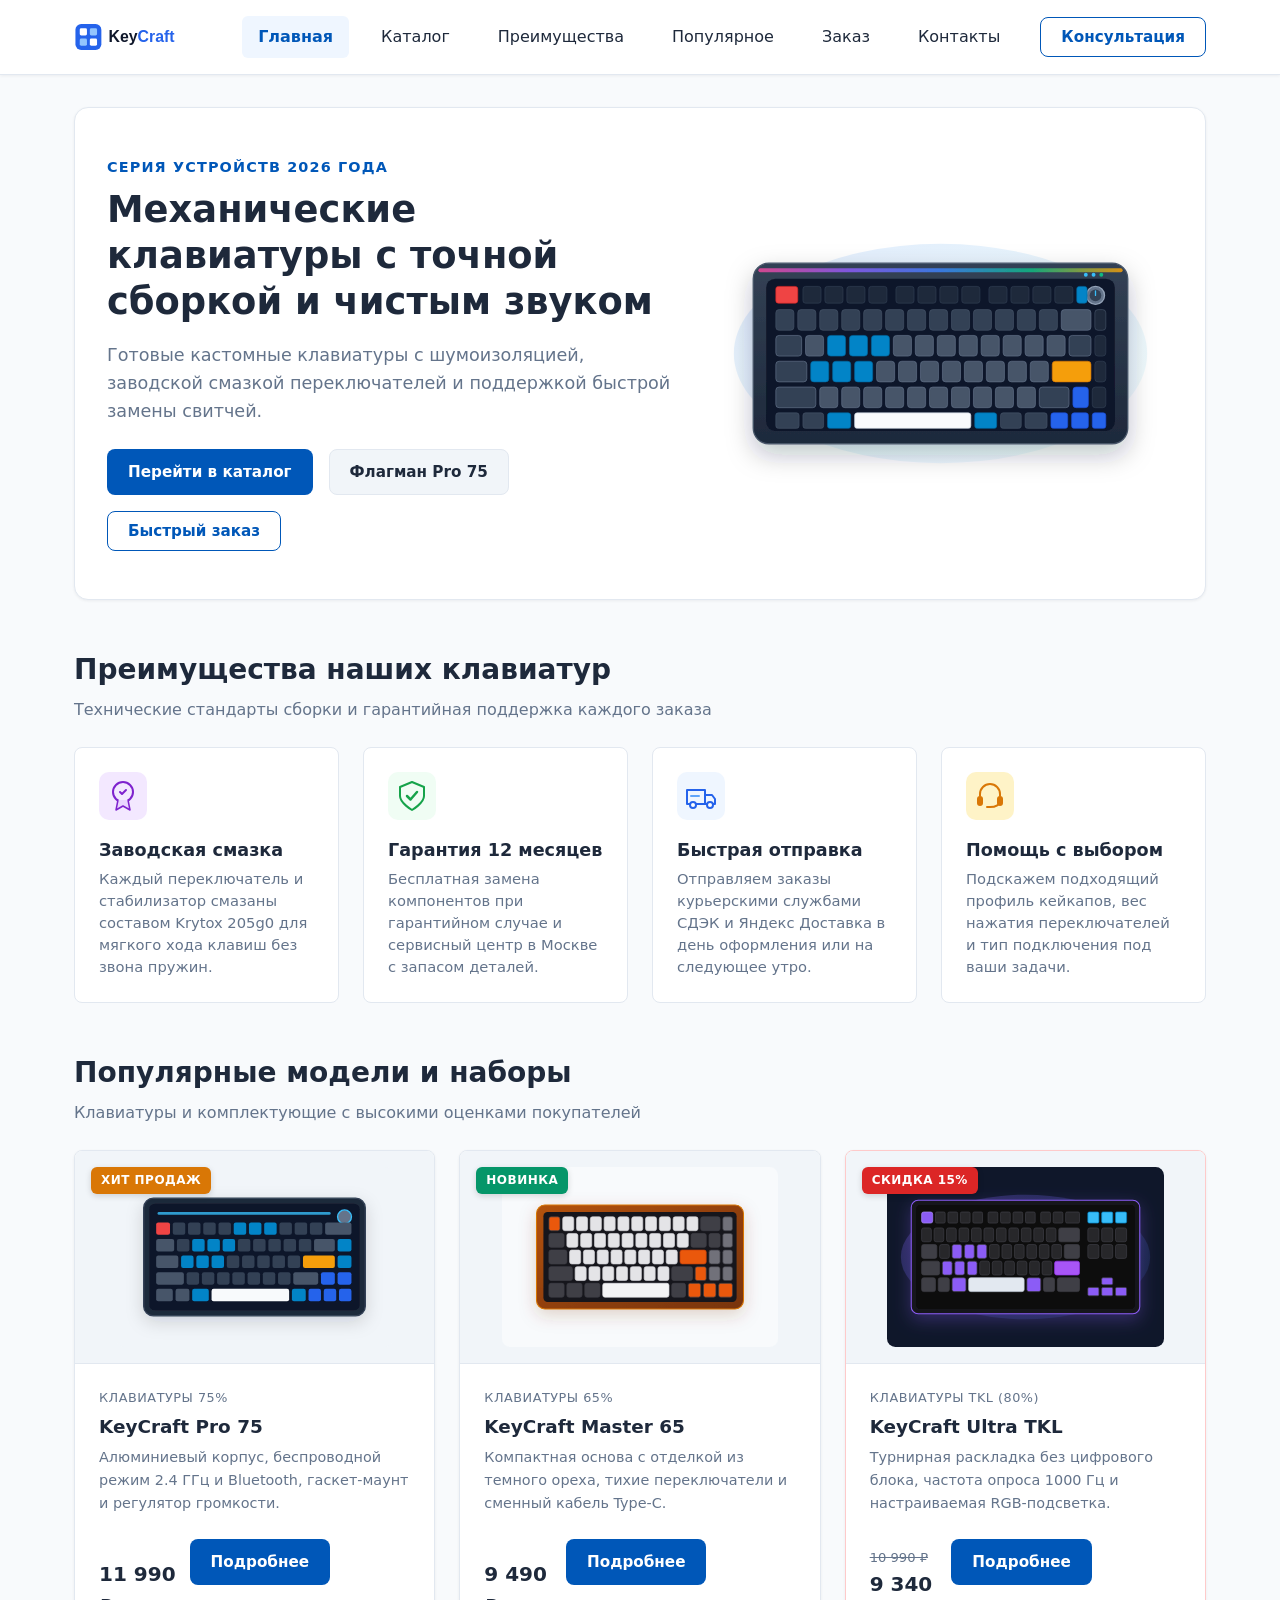
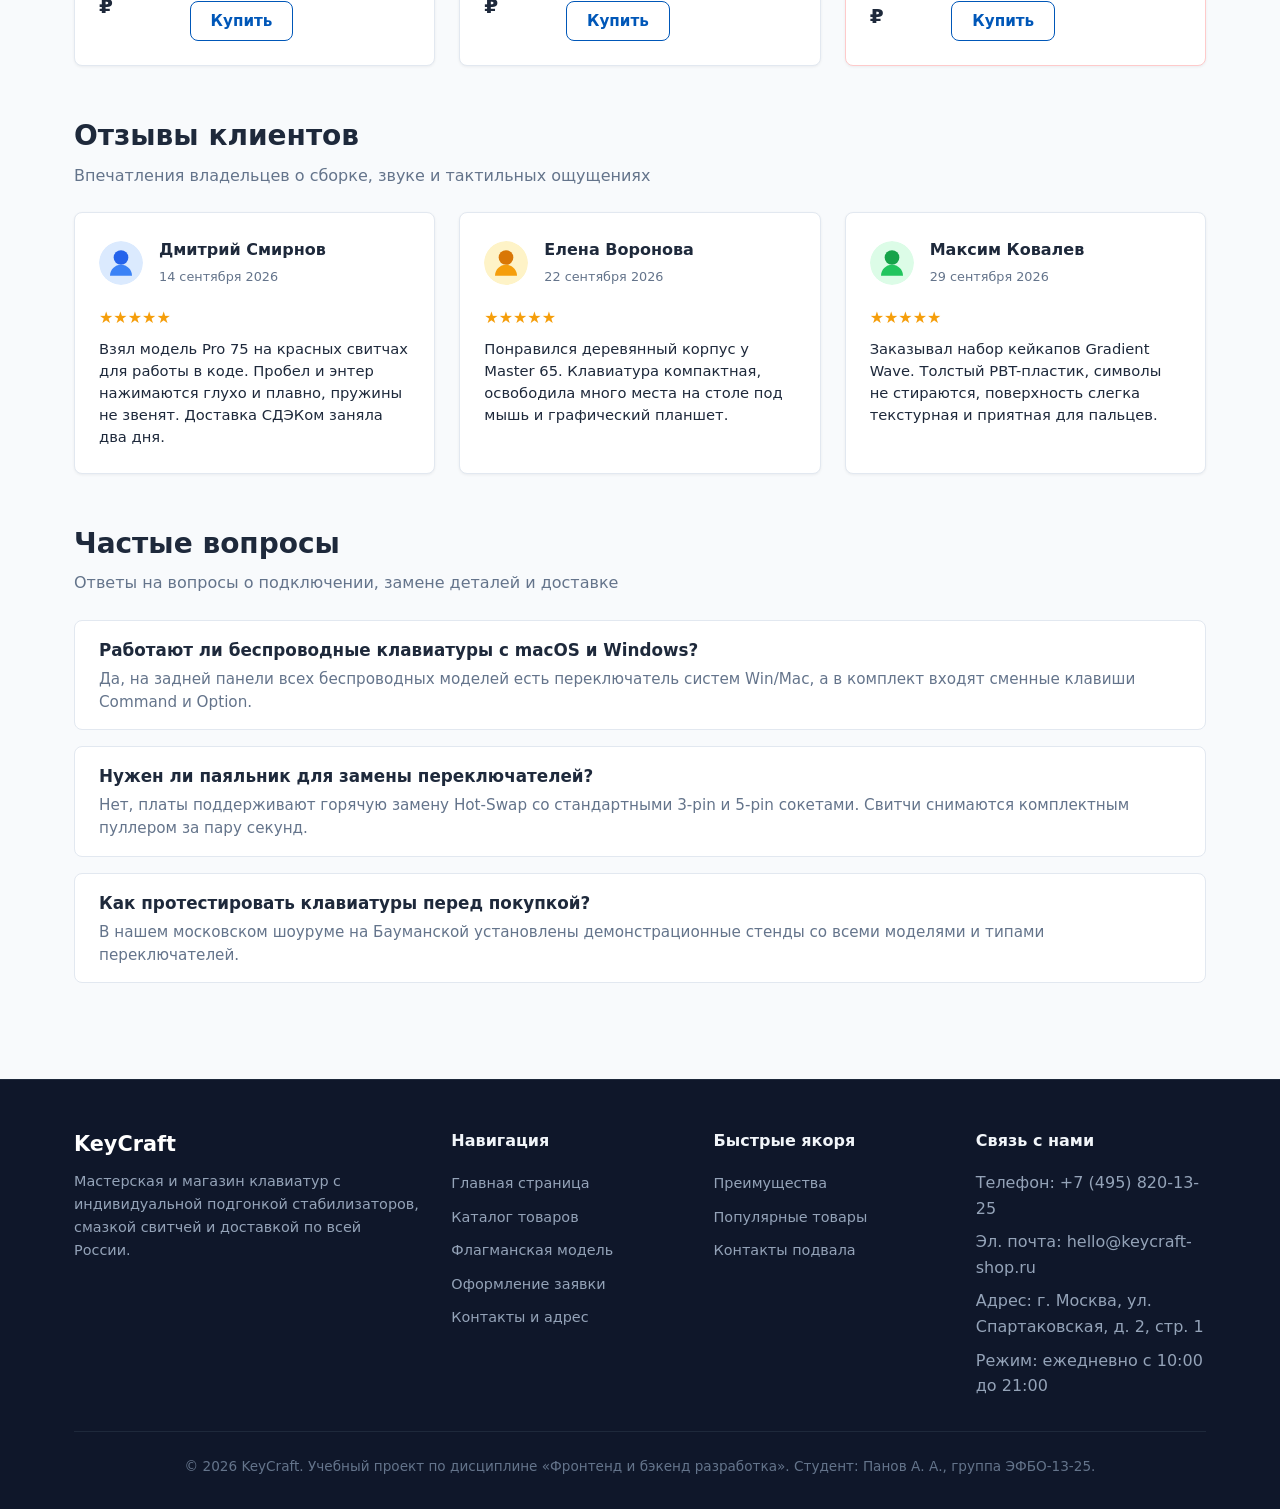
==== index.html @ f58f496f "feat: initial commit of kr1 multi-page shop project" ====
<!DOCTYPE html>
<html lang="ru">
<head>
  <meta charset="UTF-8">
  <meta name="viewport" content="width=device-width, initial-scale=1.0">
  <title>KeyCraft: интернет-магазин механических клавиатур и аксессуаров</title>
  <meta name="description" content="Механические клавиатуры для работы и игр: модели 65%, 75% и TKL, тихие линейные свитчи, PBT-кейкапы и быстрая доставка.">
  <link rel="stylesheet" href="css/style.css">
</head>
<body>
  <!-- Ссылка для быстрого перехода к содержимому (доступность) -->
  <a href="#main-content" class="skip-link">Перейти к основному содержимому</a>

  <!-- Шапка сайта (Семантика: header, nav) -->
  <header class="site-header">
    <div class="container site-header__inner">
      <div class="site-header__brand">
        <a href="index.html" class="site-header__logo" aria-label="KeyCraft на главную">
          <img src="images/logo.svg" alt="Логотип KeyCraft" class="site-header__logo-img">
        </a>
      </div>

      <nav class="site-nav" aria-label="Основное меню">
        <ul class="site-nav__list">
          <li class="site-nav__item">
            <a href="index.html" class="site-nav__link site-nav__link--active" aria-current="page">Главная</a>
          </li>
          <li class="site-nav__item">
            <a href="catalog.html" class="site-nav__link">Каталог</a>
          </li>
          <li class="site-nav__item">
            <a href="index.html#advantages" class="site-nav__link">Преимущества</a>
          </li>
          <li class="site-nav__item">
            <a href="index.html#popular" class="site-nav__link">Популярное</a>
          </li>
          <li class="site-nav__item">
            <a href="order.html" class="site-nav__link">Заказ</a>
          </li>
          <li class="site-nav__item">
            <a href="contacts.html" class="site-nav__link">Контакты</a>
          </li>
        </ul>
      </nav>

      <div class="site-header__actions">
        <button type="button" class="button button--outline" data-open-modal="quick-order">Консультация</button>
      </div>
    </div>
  </header>

  <!-- Единственный тег main на странице -->
  <main id="main-content" class="site-main">
    <div class="container">

      <!-- Hero-блок (CSS Grid) -->
      <section class="hero" aria-labelledby="hero-title">
        <div class="hero__inner">
          <div class="hero__content">
            <p class="hero__subtitle">Серия устройств 2026 года</p>
            <h1 id="hero-title" class="hero__title">Механические клавиатуры с точной сборкой и чистым звуком</h1>
            <p class="hero__description">
              Готовые кастомные клавиатуры с шумоизоляцией, заводской смазкой переключателей и поддержкой быстрой замены свитчей.
            </p>
            <div class="button-group hero__actions">
              <a href="catalog.html" class="button button--primary">Перейти в каталог</a>
              <a href="product.html" class="button button--secondary">Флагман Pro 75</a>
              <button type="button" class="button button--outline" data-open-modal="quick-order">Быстрый заказ</button>
            </div>
          </div>
          <div class="hero__image-wrapper">
            <img src="images/hero-keyboard.svg" alt="Кастомная механическая клавиатура KeyCraft Pro 75 с RGB-подсветкой" class="hero__image">
          </div>
        </div>
      </section>

      <!-- Блок преимуществ с якорным id="advantages" -->
      <section id="advantages" class="section" aria-labelledby="advantages-title">
        <div class="section__header">
          <h2 id="advantages-title" class="section__title">Преимущества наших клавиатур</h2>
          <p class="section__description">Технические стандарты сборки и гарантийная поддержка каждого заказа</p>
        </div>

        <div class="features-grid">
          <article class="feature-card">
            <img src="images/icon-quality.svg" alt="" class="feature-card__icon" aria-hidden="true">
            <h3 class="feature-card__title">Заводская смазка</h3>
            <p class="feature-card__description">
              Каждый переключатель и стабилизатор смазаны составом Krytox 205g0 для мягкого хода клавиш без звона пружин.
            </p>
          </article>

          <article class="feature-card">
            <img src="images/icon-warranty.svg" alt="" class="feature-card__icon" aria-hidden="true">
            <h3 class="feature-card__title">Гарантия 12 месяцев</h3>
            <p class="feature-card__description">
              Бесплатная замена компонентов при гарантийном случае и сервисный центр в Москве с запасом деталей.
            </p>
          </article>

          <article class="feature-card">
            <img src="images/icon-delivery.svg" alt="" class="feature-card__icon" aria-hidden="true">
            <h3 class="feature-card__title">Быстрая отправка</h3>
            <p class="feature-card__description">
              Отправляем заказы курьерскими службами СДЭК и Яндекс Доставка в день оформления или на следующее утро.
            </p>
          </article>

          <article class="feature-card">
            <img src="images/icon-support.svg" alt="" class="feature-card__icon" aria-hidden="true">
            <h3 class="feature-card__title">Помощь с выбором</h3>
            <p class="feature-card__description">
              Подскажем подходящий профиль кейкапов, вес нажатия переключателей и тип подключения под ваши задачи.
            </p>
          </article>
        </div>
      </section>

      <!-- Блок популярных товаров с якорным id="popular" (article, Flex/Grid, BEM) -->
      <section id="popular" class="section" aria-labelledby="popular-title">
        <div class="section__header">
          <h2 id="popular-title" class="section__title">Популярные модели и наборы</h2>
          <p class="section__description">Клавиатуры и комплектующие с высокими оценками покупателей</p>
        </div>

        <div class="catalog-grid">
          <!-- Карточка 1 (Хит) -->
          <article class="product-card">
            <span class="product-card__badge product-card__badge--hit">Хит продаж</span>
            <div class="product-card__image-box">
              <img src="images/product-1.svg" alt="Клавиатура KeyCraft Pro 75" class="product-card__image">
            </div>
            <div class="product-card__body">
              <span class="product-card__category">Клавиатуры 75%</span>
              <h3 class="product-card__title">
                <a href="product.html">KeyCraft Pro 75</a>
              </h3>
              <p class="product-card__description">
                Алюминиевый корпус, беспроводной режим 2.4 ГГц и Bluetooth, гаскет-маунт и регулятор громкости.
              </p>
              <div class="product-card__footer">
                <div class="product-card__price-box">
                  <span class="product-card__price">11 990 ₽</span>
                </div>
                <div class="button-group">
                  <a href="product.html" class="button button--primary">Подробнее</a>
                  <button type="button" class="button button--outline" data-open-modal="quick-order" data-product="KeyCraft Pro 75">Купить</button>
                </div>
              </div>
            </div>
          </article>

          <!-- Карточка 2 (Новинка) -->
          <article class="product-card">
            <span class="product-card__badge product-card__badge--new">Новинка</span>
            <div class="product-card__image-box">
              <img src="images/product-2.svg" alt="Клавиатура KeyCraft Master 65" class="product-card__image">
            </div>
            <div class="product-card__body">
              <span class="product-card__category">Клавиатуры 65%</span>
              <h3 class="product-card__title">
                <a href="product.html">KeyCraft Master 65</a>
              </h3>
              <p class="product-card__description">
                Компактная основа с отделкой из темного ореха, тихие переключатели и сменный кабель Type-C.
              </p>
              <div class="product-card__footer">
                <div class="product-card__price-box">
                  <span class="product-card__price">9 490 ₽</span>
                </div>
                <div class="button-group">
                  <a href="product.html" class="button button--primary">Подробнее</a>
                  <button type="button" class="button button--outline" data-open-modal="quick-order" data-product="KeyCraft Master 65">Купить</button>
                </div>
              </div>
            </div>
          </article>

          <!-- Карточка 3 (Скидка) -->
          <article class="product-card product-card--discount">
            <span class="product-card__badge product-card__badge--discount">Скидка 15%</span>
            <div class="product-card__image-box">
              <img src="images/product-3.svg" alt="Клавиатура KeyCraft Ultra TKL" class="product-card__image">
            </div>
            <div class="product-card__body">
              <span class="product-card__category">Клавиатуры TKL (80%)</span>
              <h3 class="product-card__title">
                <a href="product.html">KeyCraft Ultra TKL</a>
              </h3>
              <p class="product-card__description">
                Турнирная раскладка без цифрового блока, частота опроса 1000 Гц и настраиваемая RGB-подсветка.
              </p>
              <div class="product-card__footer">
                <div class="product-card__price-box">
                  <span class="product-card__price-old">10 990 ₽</span>
                  <span class="product-card__price">9 340 ₽</span>
                </div>
                <div class="button-group">
                  <a href="product.html" class="button button--primary">Подробнее</a>
                  <button type="button" class="button button--outline" data-open-modal="quick-order" data-product="KeyCraft Ultra TKL">Купить</button>
                </div>
              </div>
            </div>
          </article>
        </div>
      </section>

      <!-- Блок отзывов (самостоятельная доработка) -->
      <section class="section" aria-labelledby="reviews-title">
        <div class="section__header">
          <h2 id="reviews-title" class="section__title">Отзывы клиентов</h2>
          <p class="section__description">Впечатления владельцев о сборке, звуке и тактильных ощущениях</p>
        </div>

        <div class="reviews-grid">
          <article class="review-card">
            <div class="review-card__header">
              <img src="images/avatar-1.svg" alt="Аватар Дмитрия" class="review-card__avatar">
              <div>
                <p class="review-card__author">Дмитрий Смирнов</p>
                <time class="review-card__date" datetime="2026-09-14">14 сентября 2026</time>
              </div>
            </div>
            <div class="review-card__rating" aria-label="Оценка 5 из 5">★★★★★</div>
            <p class="review-card__text">
              Взял модель Pro 75 на красных свитчах для работы в коде. Пробел и энтер нажимаются глухо и плавно, пружины не звенят. Доставка СДЭКом заняла два дня.
            </p>
          </article>

          <article class="review-card">
            <div class="review-card__header">
              <img src="images/avatar-2.svg" alt="Аватар Елены" class="review-card__avatar">
              <div>
                <p class="review-card__author">Елена Воронова</p>
                <time class="review-card__date" datetime="2026-09-22">22 сентября 2026</time>
              </div>
            </div>
            <div class="review-card__rating" aria-label="Оценка 5 из 5">★★★★★</div>
            <p class="review-card__text">
              Понравился деревянный корпус у Master 65. Клавиатура компактная, освободила много места на столе под мышь и графический планшет.
            </p>
          </article>

          <article class="review-card">
            <div class="review-card__header">
              <img src="images/avatar-3.svg" alt="Аватар Максима" class="review-card__avatar">
              <div>
                <p class="review-card__author">Максим Ковалев</p>
                <time class="review-card__date" datetime="2026-09-29">29 сентября 2026</time>
              </div>
            </div>
            <div class="review-card__rating" aria-label="Оценка 5 из 5">★★★★★</div>
            <p class="review-card__text">
              Заказывал набор кейкапов Gradient Wave. Толстый PBT-пластик, символы не стираются, поверхность слегка текстурная и приятная для пальцев.
            </p>
          </article>
        </div>
      </section>

      <!-- Блок частых вопросов (FAQ) -->
      <section class="section" aria-labelledby="faq-title">
        <div class="section__header">
          <h2 id="faq-title" class="section__title">Частые вопросы</h2>
          <p class="section__description">Ответы на вопросы о подключении, замене деталей и доставке</p>
        </div>

        <div class="faq-list">
          <div class="faq-item">
            <h3 class="faq-item__question">Работают ли беспроводные клавиатуры с macOS и Windows?</h3>
            <p class="faq-item__answer">
              Да, на задней панели всех беспроводных моделей есть переключатель систем Win/Mac, а в комплект входят сменные клавиши Command и Option.
            </p>
          </div>
          <div class="faq-item">
            <h3 class="faq-item__question">Нужен ли паяльник для замены переключателей?</h3>
            <p class="faq-item__answer">
              Нет, платы поддерживают горячую замену Hot-Swap со стандартными 3-pin и 5-pin сокетами. Свитчи снимаются комплектным пуллером за пару секунд.
            </p>
          </div>
          <div class="faq-item">
            <h3 class="faq-item__question">Как протестировать клавиатуры перед покупкой?</h3>
            <p class="faq-item__answer">
              В нашем московском шоуруме на Бауманской установлены демонстрационные стенды со всеми моделями и типами переключателей.
            </p>
          </div>
        </div>
      </section>

    </div>
  </main>

  <!-- Подвал сайта с якорным id="contacts" -->
  <footer id="contacts" class="site-footer">
    <div class="container">
      <div class="site-footer__inner">
        <div class="site-footer__column">
          <p class="site-footer__brand-title">KeyCraft</p>
          <p class="site-footer__text">
            Мастерская и магазин клавиатур с индивидуальной подгонкой стабилизаторов, смазкой свитчей и доставкой по всей России.
          </p>
        </div>

        <div class="site-footer__column">
          <h3 class="site-footer__title">Навигация</h3>
          <ul class="site-footer__list">
            <li><a href="index.html" class="site-footer__link">Главная страница</a></li>
            <li><a href="catalog.html" class="site-footer__link">Каталог товаров</a></li>
            <li><a href="product.html" class="site-footer__link">Флагманская модель</a></li>
            <li><a href="order.html" class="site-footer__link">Оформление заявки</a></li>
            <li><a href="contacts.html" class="site-footer__link">Контакты и адрес</a></li>
          </ul>
        </div>

        <div class="site-footer__column">
          <h3 class="site-footer__title">Быстрые якоря</h3>
          <ul class="site-footer__list">
            <li><a href="index.html#advantages" class="site-footer__link">Преимущества</a></li>
            <li><a href="index.html#popular" class="site-footer__link">Популярные товары</a></li>
            <li><a href="index.html#contacts" class="site-footer__link">Контакты подвала</a></li>
          </ul>
        </div>

        <div class="site-footer__column">
          <h3 class="site-footer__title">Связь с нами</h3>
          <ul class="site-footer__list">
            <li>Телефон: +7 (495) 820-13-25</li>
            <li>Эл. почта: hello@keycraft-shop.ru</li>
            <li>Адрес: г. Москва, ул. Спартаковская, д. 2, стр. 1</li>
            <li>Режим: ежедневно с 10:00 до 21:00</li>
          </ul>
        </div>
      </div>

      <div class="site-footer__bottom">
        <p>© 2026 KeyCraft. Учебный проект по дисциплине «Фронтенд и бэкенд разработка». Студент: Панов А. А., группа ЭФБО-13-25.</p>
      </div>
    </div>
  </footer>

  <!-- Модальное окно быстрого заказа (<dialog>) -->
  <dialog id="quick-order-dialog" class="modal" aria-labelledby="modal-title">
    <div class="modal__inner">
      <div class="modal__header">
        <h2 id="modal-title" class="modal__title">Быстрый заказ</h2>
        <button type="button" class="modal__close" data-close-modal aria-label="Закрыть модальное окно">×</button>
      </div>
      <p class="modal__description">Оставьте контакты, и менеджер перезвонит для подтверждения деталей заказа в течение 15 минут.</p>
      
      <form action="order.html" method="get" class="order-form">
        <div class="order-form__field">
          <label for="modal-name" class="order-form__label">Ваше имя <span class="order-form__required">*</span></label>
          <input type="text" id="modal-name" name="user_name" class="order-form__input" placeholder="Иван Иванов" required>
        </div>

        <div class="order-form__field">
          <label for="modal-phone" class="order-form__label">Номер телефона <span class="order-form__required">*</span></label>
          <input type="tel" id="modal-phone" name="user_phone" class="order-form__input" placeholder="+7 (999) 000-00-00" required>
        </div>

        <div class="order-form__field">
          <label for="modal-product" class="order-form__label">Выбранный товар</label>
          <select id="modal-product" name="product_name" class="order-form__select">
            <option value="KeyCraft Pro 75">KeyCraft Pro 75 (11 990 ₽)</option>
            <option value="KeyCraft Master 65">KeyCraft Master 65 (9 490 ₽)</option>
            <option value="KeyCraft Ultra TKL">KeyCraft Ultra TKL (9 340 ₽)</option>
            <option value="KeyCraft Retro Classic">KeyCraft Retro Classic (8 790 ₽)</option>
            <option value="Линейные свитчи Red (70 шт)">Линейные свитчи Red (2 490 ₽)</option>
            <option value="PBT Кейкапы Gradient Wave">PBT Кейкапы Gradient Wave (3 290 ₽)</option>
          </select>
        </div>

        <div class="order-form__field">
          <label for="modal-consent" class="order-form__checkbox-label">
            <input type="checkbox" id="modal-consent" name="consent" class="order-form__checkbox" required>
            <span>Согласен на обработку персональных данных</span>
          </label>
        </div>

        <div class="order-form__actions">
          <button type="submit" class="button button--primary button--full">Подтвердить заявку</button>
        </div>
      </form>
    </div>
  </dialog>

  <!-- Кнопка «Наверх» (position: fixed, z-index) -->
  <button type="button" class="scroll-top-button" aria-label="Прокрутить страницу наверх">
    <svg class="scroll-top-button__icon" viewBox="0 0 24 24" aria-hidden="true">
      <path d="M12 19V5M5 12l7-7 7 7" stroke-linecap="round" stroke-linejoin="round"/>
    </svg>
  </button>

  <script src="js/main.js"></script>
</body>
</html>
---- css/style.css ----
/* ==========================================================================
   CSS-переменные проекта (:root)
   ========================================================================== */
:root {
  /* Палитра цветов */
  --color-bg: #f8fafc;
  --color-surface: #ffffff;
  --color-surface-alt: #f1f5f9;
  --color-text: #1e293b;
  --color-text-muted: #64748b;
  --color-border: #e2e8f0;
  --color-border-hover: #cbd5e1;

  /* Акцентные цвета бренда */
  --color-primary: #0057b8;
  --color-primary-dark: #003f86;
  --color-primary-light: #eff6ff;
  --color-accent: #0284c7;

  /* Вспомогательные статусные цвета */
  --color-danger: #b00020;
  --color-success: #16a34a;
  --color-badge-hit: #d97706;
  --color-badge-new: #059669;
  --color-badge-discount: #dc2626;

  /* Система отступов */
  --space-xs: 4px;
  --space-sm: 8px;
  --space-md: 16px;
  --space-lg: 24px;
  --space-xl: 32px;
  --space-2xl: 48px;

  /* Скругления */
  --radius-sm: 6px;
  --radius-md: 8px;
  --radius-lg: 14px;

  /* Тени */
  --shadow-sm: 0 1px 3px rgba(15, 23, 42, 0.06);
  --shadow-md: 0 4px 14px rgba(15, 23, 42, 0.08);
  --shadow-lg: 0 12px 28px rgba(15, 23, 42, 0.12);

  /* Типографика */
  --font-family: system-ui, -apple-system, "Segoe UI", Roboto, "Helvetica Neue", Arial, sans-serif;
  --line-height-base: 1.6;
}

/* ==========================================================================
   Сброс стилей и базовые настройки страницы
   ========================================================================== */
*,
*::before,
*::after {
  box-sizing: border-box;
  margin: 0;
  padding: 0;
}

html {
  font-family: var(--font-family);
  font-size: 16px;
  line-height: var(--line-height-base);
  color: var(--color-text);
  background-color: var(--color-bg);
  scroll-behavior: smooth;
}

body {
  min-height: 100vh;
  display: flex;
  flex-direction: column;
}

img {
  max-width: 100%;
  height: auto;
  display: block;
}

a {
  color: var(--color-primary);
  text-decoration: none;
  transition: color 0.2s ease;
}

a:hover {
  color: var(--color-primary-dark);
}

/* Ссылка быстрого перехода к содержимому для доступности */
.skip-link {
  position: absolute;
  top: -100px;
  left: var(--space-md);
  background-color: var(--color-primary);
  color: #ffffff;
  padding: var(--space-sm) var(--space-md);
  border-radius: var(--radius-sm);
  z-index: 1000;
  transition: top 0.2s ease;
}

.skip-link:focus-visible {
  top: var(--space-md);
}

/* Доступное скрытие элементов от зрячих пользователей */
.visually-hidden {
  position: absolute;
  width: 1px;
  height: 1px;
  margin: -1px;
  padding: 0;
  overflow: hidden;
  clip: rect(0, 0, 0, 0);
  border: 0;
}

/* Общий центрирующий контейнер */
.container {
  width: 100%;
  max-width: 1180px;
  margin-left: auto;
  margin-right: auto;
  padding-left: var(--space-lg);
  padding-right: var(--space-lg);
}

/* Основная область страницы */
.site-main {
  flex: 1 0 auto;
  padding-top: var(--space-xl);
  padding-bottom: var(--space-2xl);
}

/* ==========================================================================
   Шапка сайта и навигация (Flexbox, Sticky, z-index)
   ========================================================================== */
.site-header {
  position: sticky;
  top: 0;
  z-index: 100;
  background-color: var(--color-surface);
  border-bottom: 1px solid var(--color-border);
  box-shadow: var(--shadow-sm);
}

.site-header__inner {
  display: flex;
  align-items: center;
  justify-content: space-between;
  gap: var(--space-lg);
  padding-top: var(--space-md);
  padding-bottom: var(--space-md);
}

.site-header__brand {
  display: flex;
  align-items: center;
  gap: var(--space-sm);
}

.site-header__logo-img {
  width: 160px;
  height: 38px;
}

.site-header__actions {
  display: flex;
  align-items: center;
  gap: var(--space-md);
}

/* Навигационное меню */
.site-nav__list {
  display: flex;
  align-items: center;
  list-style: none;
  gap: var(--space-md);
}

.site-nav__item {
  position: relative;
}

.site-nav__link {
  display: inline-block;
  padding: var(--space-sm) var(--space-md);
  font-weight: 500;
  color: var(--color-text);
  border-radius: var(--radius-sm);
  transition: background-color 0.2s ease, color 0.2s ease;
}

.site-nav__link:hover {
  background-color: var(--color-surface-alt);
  color: var(--color-primary);
}

.site-nav__link--active {
  color: var(--color-primary);
  background-color: var(--color-primary-light);
  font-weight: 600;
}

/* ==========================================================================
   Кнопки и интерактивные состояния (:hover, :focus-visible, :disabled)
   ========================================================================== */
.button {
  display: inline-flex;
  align-items: center;
  justify-content: center;
  gap: var(--space-xs);
  padding: 10px 20px;
  font-family: inherit;
  font-size: 0.95rem;
  font-weight: 600;
  border-radius: var(--radius-md);
  border: 1px solid transparent;
  cursor: pointer;
  text-align: center;
  text-decoration: none;
  transition: background-color 0.2s ease, border-color 0.2s ease, color 0.2s ease, box-shadow 0.2s ease;
}

.button:hover {
  background-color: var(--color-primary-dark);
}

.button:focus-visible {
  outline: 2px solid var(--color-primary);
  outline-offset: 3px;
}

.button:disabled,
.button--disabled {
  opacity: 0.6;
  cursor: not-allowed;
  pointer-events: none;
}

.button--primary {
  background-color: var(--color-primary);
  color: #ffffff;
}

.button--primary:hover {
  background-color: var(--color-primary-dark);
  color: #ffffff;
}

.button--secondary {
  background-color: var(--color-surface-alt);
  color: var(--color-text);
  border-color: var(--color-border);
}

.button--secondary:hover {
  background-color: var(--color-border);
  color: var(--color-text);
}

.button--outline {
  background-color: transparent;
  color: var(--color-primary);
  border-color: var(--color-primary);
}

.button--outline:hover {
  background-color: var(--color-primary-light);
  color: var(--color-primary-dark);
}

.button--full {
  width: 100%;
}

/* Группа кнопок на флексе */
.button-group {
  display: flex;
  flex-wrap: wrap;
  align-items: center;
  gap: var(--space-md);
}

/* ==========================================================================
   Хлебные крошки (Breadcrumbs)
   ========================================================================== */
.breadcrumbs {
  margin-bottom: var(--space-lg);
}

.breadcrumbs__list {
  display: flex;
  align-items: center;
  flex-wrap: wrap;
  list-style: none;
  gap: var(--space-sm);
  font-size: 0.9rem;
  color: var(--color-text-muted);
}

.breadcrumbs__item::after {
  content: "/";
  margin-left: var(--space-sm);
  color: var(--color-border-hover);
}

.breadcrumbs__item:last-child::after {
  content: "";
}

.breadcrumbs__link {
  color: var(--color-text-muted);
}

.breadcrumbs__link:hover {
  color: var(--color-primary);
}

.breadcrumbs__link--current {
  color: var(--color-text);
  font-weight: 600;
  pointer-events: none;
}

/* ==========================================================================
   Главная страница: Hero-блок (CSS Grid)
   ========================================================================== */
.hero {
  background-color: var(--color-surface);
  border: 1px solid var(--color-border);
  border-radius: var(--radius-lg);
  padding: var(--space-2xl) var(--space-xl);
  margin-bottom: var(--space-2xl);
  box-shadow: var(--shadow-sm);
}

.hero__inner {
  display: grid;
  grid-template-columns: 1.1fr 0.9fr;
  align-items: center;
  gap: var(--space-xl);
}

.hero__subtitle {
  font-size: 0.9rem;
  font-weight: 700;
  text-transform: uppercase;
  letter-spacing: 0.08em;
  color: var(--color-primary);
  margin-bottom: var(--space-sm);
}

.hero__title {
  font-size: 2.3rem;
  line-height: 1.25;
  font-weight: 800;
  color: var(--color-text);
  margin-bottom: var(--space-md);
}

.hero__description {
  font-size: 1.1rem;
  color: var(--color-text-muted);
  margin-bottom: var(--space-lg);
}

.hero__image-wrapper {
  display: flex;
  justify-content: center;
  align-items: center;
}

.hero__image {
  width: 100%;
  max-width: 480px;
  height: auto;
}

/* ==========================================================================
   Секции и заголовки
   ========================================================================== */
.section {
  margin-bottom: var(--space-2xl);
}

.section__header {
  margin-bottom: var(--space-lg);
  text-align: left;
}

.section__title {
  font-size: 1.75rem;
  font-weight: 700;
  color: var(--color-text);
  margin-bottom: var(--space-xs);
}

.section__description {
  color: var(--color-text-muted);
  font-size: 1rem;
}

/* ==========================================================================
   Секция преимуществ (CSS Grid)
   ========================================================================== */
.features-grid {
  display: grid;
  grid-template-columns: repeat(4, 1fr);
  gap: var(--space-lg);
}

.feature-card {
  background-color: var(--color-surface);
  border: 1px solid var(--color-border);
  border-radius: var(--radius-md);
  padding: var(--space-lg);
  transition: transform 0.2s ease, box-shadow 0.2s ease;
}

.feature-card:hover {
  transform: translateY(-3px);
  box-shadow: var(--shadow-md);
}

.feature-card__icon {
  width: 48px;
  height: 48px;
  margin-bottom: var(--space-md);
}

.feature-card__title {
  font-size: 1.1rem;
  font-weight: 700;
  margin-bottom: var(--space-xs);
  color: var(--color-text);
}

.feature-card__description {
  font-size: 0.92rem;
  color: var(--color-text-muted);
  line-height: 1.5;
}

/* ==========================================================================
   Карточки товаров (БЭМ, Grid/Flexbox, Relative/Absolute бейджи)
   ========================================================================== */
.catalog-grid {
  display: grid;
  grid-template-columns: repeat(3, 1fr);
  gap: var(--space-lg);
}

.product-card {
  position: relative; /* Контейнер для абсолютного позиционирования бейджа */
  background-color: var(--color-surface);
  border: 1px solid var(--color-border);
  border-radius: var(--radius-md);
  display: flex;
  flex-direction: column;
  overflow: hidden;
  box-shadow: var(--shadow-sm);
  transition: transform 0.2s ease, border-color 0.2s ease, box-shadow 0.2s ease;
}

.product-card:hover {
  transform: translateY(-4px);
  border-color: var(--color-border-hover);
  box-shadow: var(--shadow-md);
}

.product-card--discount {
  border-color: #fecaca;
}

/* Бейджи поверх карточки (position: absolute) */
.product-card__badge {
  position: absolute;
  top: var(--space-md);
  left: var(--space-md);
  z-index: 10;
  padding: 4px 10px;
  font-size: 0.75rem;
  font-weight: 700;
  text-transform: uppercase;
  letter-spacing: 0.04em;
  color: #ffffff;
  border-radius: var(--radius-sm);
  box-shadow: 0 2px 6px rgba(0, 0, 0, 0.15);
}

.product-card__badge--hit {
  background-color: var(--color-badge-hit);
}

.product-card__badge--new {
  background-color: var(--color-badge-new);
}

.product-card__badge--discount {
  background-color: var(--color-badge-discount);
}

.product-card__image-box {
  background-color: var(--color-surface-alt);
  display: flex;
  align-items: center;
  justify-content: center;
  padding: var(--space-md);
  border-bottom: 1px solid var(--color-border);
}

.product-card__image {
  width: 100%;
  height: 180px;
  object-fit: contain;
}

.product-card__body {
  padding: var(--space-lg);
  display: flex;
  flex-direction: column;
  flex-grow: 1;
}

.product-card__category {
  font-size: 0.8rem;
  color: var(--color-text-muted);
  text-transform: uppercase;
  letter-spacing: 0.04em;
  margin-bottom: var(--space-xs);
}

.product-card__title {
  font-size: 1.15rem;
  font-weight: 700;
  color: var(--color-text);
  margin-bottom: var(--space-xs);
}

.product-card__title a {
  color: inherit;
}

.product-card__title a:hover {
  color: var(--color-primary);
}

.product-card__description {
  font-size: 0.9rem;
  color: var(--color-text-muted);
  margin-bottom: var(--space-md);
  flex-grow: 1;
}

.product-card__footer {
  display: flex;
  align-items: center;
  justify-content: space-between;
  gap: var(--space-sm);
  margin-top: auto;
  padding-top: var(--space-sm);
}

.product-card__price-box {
  display: flex;
  flex-direction: column;
}

.product-card__price-old {
  font-size: 0.82rem;
  color: var(--color-text-muted);
  text-decoration: line-through;
}

.product-card__price {
  font-size: 1.25rem;
  font-weight: 700;
  color: var(--color-text);
}

/* ==========================================================================
   Страница каталога: раскладка (CSS Grid, aside + section, sticky-фильтр)
   ========================================================================== */
.catalog-layout {
  display: grid;
  grid-template-columns: 260px 1fr;
  gap: var(--space-xl);
  align-items: start;
}

.catalog-filters {
  background-color: var(--color-surface);
  border: 1px solid var(--color-border);
  border-radius: var(--radius-md);
  padding: var(--space-lg);
  position: sticky; /* Sticky-позиционирование бокового блока фильтров */
  top: 80px;
}

.catalog-filters__title {
  font-size: 1.15rem;
  font-weight: 700;
  margin-bottom: var(--space-md);
  padding-bottom: var(--space-sm);
  border-bottom: 1px solid var(--color-border);
}

.catalog-filters__group {
  margin-bottom: var(--space-lg);
}

.catalog-filters__group:last-child {
  margin-bottom: 0;
}

.catalog-filters__group-title {
  font-size: 0.95rem;
  font-weight: 600;
  margin-bottom: var(--space-sm);
  color: var(--color-text);
}

.catalog-filters__list {
  list-style: none;
  display: flex;
  flex-direction: column;
  gap: var(--space-xs);
}

.catalog-filters__item {
  display: flex;
  align-items: center;
}

.catalog-filters__label {
  display: flex;
  align-items: center;
  gap: var(--space-sm);
  font-size: 0.9rem;
  color: var(--color-text);
  cursor: pointer;
}

.catalog-filters__input {
  accent-color: var(--color-primary);
  width: 16px;
  height: 16px;
  cursor: pointer;
}

.catalog-filters__actions {
  display: flex;
  flex-direction: column;
  gap: var(--space-sm);
  margin-top: var(--space-md);
}

/* Панель сортировки каталога */
.catalog-toolbar {
  display: flex;
  align-items: center;
  justify-content: space-between;
  background-color: var(--color-surface);
  border: 1px solid var(--color-border);
  border-radius: var(--radius-md);
  padding: var(--space-md) var(--space-lg);
  margin-bottom: var(--space-lg);
}

.catalog-toolbar__count {
  font-size: 0.9rem;
  color: var(--color-text-muted);
}

.catalog-toolbar__select {
  padding: var(--space-xs) var(--space-sm);
  font-family: inherit;
  font-size: 0.9rem;
  border: 1px solid var(--color-border);
  border-radius: var(--radius-sm);
  background-color: #ffffff;
  color: var(--color-text);
}

/* ==========================================================================
   Страница товара: детальная карточка и таблицы
   ========================================================================== */
.product-detail {
  display: grid;
  grid-template-columns: 1fr 1.1fr;
  gap: var(--space-xl);
  background-color: var(--color-surface);
  border: 1px solid var(--color-border);
  border-radius: var(--radius-lg);
  padding: var(--space-xl);
  margin-bottom: var(--space-2xl);
  box-shadow: var(--shadow-sm);
}

.product-detail__gallery {
  position: relative;
  background-color: var(--color-surface-alt);
  border-radius: var(--radius-md);
  display: flex;
  align-items: center;
  justify-content: center;
  padding: var(--space-lg);
}

.product-detail__image {
  width: 100%;
  max-width: 440px;
  height: auto;
}

.product-detail__badge {
  position: absolute;
  top: var(--space-lg);
  left: var(--space-lg);
  z-index: 5;
}

.product-detail__info {
  display: flex;
  flex-direction: column;
}

.product-detail__category {
  font-size: 0.85rem;
  color: var(--color-text-muted);
  text-transform: uppercase;
  margin-bottom: var(--space-xs);
}

.product-detail__title {
  font-size: 2rem;
  font-weight: 800;
  color: var(--color-text);
  margin-bottom: var(--space-sm);
}

.product-detail__meta {
  display: flex;
  align-items: center;
  gap: var(--space-md);
  margin-bottom: var(--space-md);
  font-size: 0.9rem;
}

.product-detail__status {
  color: var(--color-success);
  font-weight: 600;
}

.product-detail__sku {
  color: var(--color-text-muted);
}

.product-detail__price-wrap {
  display: flex;
  align-items: baseline;
  gap: var(--space-md);
  padding: var(--space-md) 0;
  margin-bottom: var(--space-md);
  border-top: 1px solid var(--color-border);
  border-bottom: 1px solid var(--color-border);
}

.product-detail__price {
  font-size: 2.2rem;
  font-weight: 800;
  color: var(--color-text);
}

.product-detail__price-old {
  font-size: 1.2rem;
  color: var(--color-text-muted);
  text-decoration: line-through;
}

.product-detail__text {
  font-size: 0.98rem;
  color: var(--color-text);
  line-height: 1.6;
  margin-bottom: var(--space-lg);
}

.product-detail__actions {
  display: flex;
  gap: var(--space-md);
  margin-top: auto;
}

/* ==========================================================================
   Таблицы характеристик и сравнения (caption, thead, tbody, th, td)
   ========================================================================== */
.table-wrapper {
  background-color: var(--color-surface);
  border: 1px solid var(--color-border);
  border-radius: var(--radius-md);
  padding: var(--space-lg);
  margin-bottom: var(--space-2xl);
  overflow-x: auto;
  box-shadow: var(--shadow-sm);
}

.specs-table {
  width: 100%;
  border-collapse: collapse;
  text-align: left;
  font-size: 0.95rem;
}

.specs-table__caption {
  font-size: 1.35rem;
  font-weight: 700;
  color: var(--color-text);
  text-align: left;
  margin-bottom: var(--space-md);
}

.specs-table th,
.specs-table td {
  padding: 12px 16px;
  border-bottom: 1px solid var(--color-border);
}

.specs-table thead th {
  background-color: var(--color-surface-alt);
  color: var(--color-text);
  font-weight: 700;
  border-bottom: 2px solid var(--color-border-hover);
}

.specs-table tbody tr:last-child td {
  border-bottom: none;
}

.specs-table tbody tr:nth-child(even) {
  background-color: #fafbfc;
}

.specs-table tbody tr:hover {
  background-color: #f1f5f9;
}

.specs-table__label {
  font-weight: 600;
  color: var(--color-text);
  width: 35%;
}

.specs-table__value {
  color: var(--color-text-muted);
}

/* ==========================================================================
   Формы (order.html, contacts.html, modal)
   ========================================================================== */
.order-form-container {
  background-color: var(--color-surface);
  border: 1px solid var(--color-border);
  border-radius: var(--radius-lg);
  padding: var(--space-xl);
  box-shadow: var(--shadow-sm);
}

.order-form {
  display: flex;
  flex-direction: column;
  gap: var(--space-lg);
}

.order-form__grid {
  display: grid;
  grid-template-columns: repeat(2, 1fr);
  gap: var(--space-lg);
}

.order-form__field {
  display: flex;
  flex-direction: column;
  gap: var(--space-xs);
}

.order-form__field--full {
  grid-column: 1 / -1;
}

.order-form__label {
  font-size: 0.92rem;
  font-weight: 600;
  color: var(--color-text);
}

.order-form__required {
  color: var(--color-danger);
}

.order-form__input,
.order-form__select,
.order-form__textarea {
  padding: 10px 14px;
  font-family: inherit;
  font-size: 0.95rem;
  color: var(--color-text);
  background-color: #ffffff;
  border: 1px solid var(--color-border);
  border-radius: var(--radius-md);
  transition: border-color 0.2s ease, box-shadow 0.2s ease;
}

.order-form__input:hover,
.order-form__select:hover,
.order-form__textarea:hover {
  border-color: var(--color-border-hover);
}

.order-form__input:focus-visible,
.order-form__select:focus-visible,
.order-form__textarea:focus-visible {
  outline: 2px solid var(--color-primary);
  outline-offset: 1px;
  border-color: var(--color-primary);
}

.order-form__textarea {
  min-height: 110px;
  resize: vertical;
}

.order-form__checkbox-label {
  display: flex;
  align-items: flex-start;
  gap: var(--space-sm);
  font-size: 0.9rem;
  color: var(--color-text);
  cursor: pointer;
  line-height: 1.4;
}

.order-form__checkbox {
  margin-top: 3px;
  width: 18px;
  height: 18px;
  accent-color: var(--color-primary);
  cursor: pointer;
}

.order-form__actions {
  display: flex;
  align-items: center;
  justify-content: flex-start;
  gap: var(--space-md);
  margin-top: var(--space-sm);
}

/* Двухколоночный макет для страницы заказа */
.order-page-layout {
  display: grid;
  grid-template-columns: 1.4fr 0.8fr;
  gap: var(--space-xl);
  align-items: start;
}

.order-summary {
  background-color: var(--color-surface);
  border: 1px solid var(--color-border);
  border-radius: var(--radius-md);
  padding: var(--space-lg);
  box-shadow: var(--shadow-sm);
}

.order-summary__title {
  font-size: 1.2rem;
  font-weight: 700;
  margin-bottom: var(--space-md);
  padding-bottom: var(--space-sm);
  border-bottom: 1px solid var(--color-border);
}

.order-summary__item {
  display: flex;
  justify-content: space-between;
  margin-bottom: var(--space-sm);
  font-size: 0.95rem;
  color: var(--color-text-muted);
}

.order-summary__total {
  display: flex;
  justify-content: space-between;
  font-size: 1.25rem;
  font-weight: 700;
  color: var(--color-text);
  padding-top: var(--space-md);
  margin-top: var(--space-md);
  border-top: 2px dashed var(--color-border);
}

/* ==========================================================================
   Страница контактов (Контакты + Форма обратной связи)
   ========================================================================== */
.contacts-layout {
  display: grid;
  grid-template-columns: 1fr 1.2fr;
  gap: var(--space-xl);
  align-items: start;
}

.contact-card {
  background-color: var(--color-surface);
  border: 1px solid var(--color-border);
  border-radius: var(--radius-md);
  padding: var(--space-lg);
  box-shadow: var(--shadow-sm);
  margin-bottom: var(--space-lg);
}

.contact-card__title {
  font-size: 1.15rem;
  font-weight: 700;
  margin-bottom: var(--space-md);
}

.contact-card__list {
  list-style: none;
  display: flex;
  flex-direction: column;
  gap: var(--space-md);
}

.contact-card__item {
  display: flex;
  flex-direction: column;
  gap: 2px;
}

.contact-card__label {
  font-size: 0.8rem;
  color: var(--color-text-muted);
  text-transform: uppercase;
  font-weight: 600;
}

.contact-card__value {
  font-size: 1rem;
  font-weight: 500;
  color: var(--color-text);
}

/* ==========================================================================
   Отзывы и FAQ
   ========================================================================== */
.reviews-grid {
  display: grid;
  grid-template-columns: repeat(3, 1fr);
  gap: var(--space-lg);
}

.review-card {
  background-color: var(--color-surface);
  border: 1px solid var(--color-border);
  border-radius: var(--radius-md);
  padding: var(--space-lg);
  box-shadow: var(--shadow-sm);
  display: flex;
  flex-direction: column;
}

.review-card__header {
  display: flex;
  align-items: center;
  gap: var(--space-md);
  margin-bottom: var(--space-md);
}

.review-card__avatar {
  width: 44px;
  height: 44px;
  border-radius: 50%;
}

.review-card__author {
  font-weight: 700;
  color: var(--color-text);
}

.review-card__date {
  font-size: 0.8rem;
  color: var(--color-text-muted);
}

.review-card__rating {
  color: #f59e0b;
  margin-bottom: var(--space-sm);
  font-size: 1rem;
}

.review-card__text {
  font-size: 0.92rem;
  color: var(--color-text);
  line-height: 1.5;
}

/* FAQ аккордеон / блоки */
.faq-list {
  display: flex;
  flex-direction: column;
  gap: var(--space-md);
}

.faq-item {
  background-color: var(--color-surface);
  border: 1px solid var(--color-border);
  border-radius: var(--radius-md);
  padding: var(--space-md) var(--space-lg);
}

.faq-item__question {
  font-size: 1.05rem;
  font-weight: 700;
  color: var(--color-text);
  margin-bottom: var(--space-xs);
}

.faq-item__answer {
  font-size: 0.95rem;
  color: var(--color-text-muted);
  line-height: 1.5;
}

/* ==========================================================================
   Модальное окно (<dialog>, backdrop, z-index: 1000)
   ========================================================================== */
.modal {
  position: fixed;
  top: 50%;
  left: 50%;
  transform: translate(-50%, -50%);
  z-index: 1000;
  width: 90%;
  max-width: 520px;
  padding: 0;
  border: 1px solid var(--color-border);
  border-radius: var(--radius-lg);
  background-color: var(--color-surface);
  box-shadow: var(--shadow-lg);
}

.modal::backdrop {
  background-color: rgba(15, 23, 42, 0.6);
  backdrop-filter: blur(2px);
}

.modal__inner {
  padding: var(--space-xl);
}

.modal__header {
  display: flex;
  align-items: center;
  justify-content: space-between;
  margin-bottom: var(--space-md);
  padding-bottom: var(--space-sm);
  border-bottom: 1px solid var(--color-border);
}

.modal__title {
  font-size: 1.35rem;
  font-weight: 700;
  color: var(--color-text);
}

.modal__close {
  background: none;
  border: none;
  font-size: 1.5rem;
  line-height: 1;
  color: var(--color-text-muted);
  cursor: pointer;
  padding: var(--space-xs);
  border-radius: var(--radius-sm);
}

.modal__close:hover {
  color: var(--color-danger);
}

.modal__close:focus-visible {
  outline: 2px solid var(--color-primary);
}

.modal__description {
  font-size: 0.95rem;
  color: var(--color-text-muted);
  margin-bottom: var(--space-lg);
}

/* ==========================================================================
   Кнопка прокрутки «Наверх» (position: fixed, z-index)
   ========================================================================== */
.scroll-top-button {
  position: fixed;
  bottom: 28px;
  right: 28px;
  z-index: 90;
  width: 46px;
  height: 46px;
  border-radius: 50%;
  background-color: var(--color-primary);
  color: #ffffff;
  border: none;
  cursor: pointer;
  box-shadow: var(--shadow-md);
  display: flex;
  align-items: center;
  justify-content: center;
  opacity: 0;
  visibility: hidden;
  transition: opacity 0.3s ease, visibility 0.3s ease, background-color 0.2s ease, transform 0.2s ease;
}

.scroll-top-button--visible {
  opacity: 1;
  visibility: visible;
}

.scroll-top-button:hover {
  background-color: var(--color-primary-dark);
  transform: translateY(-2px);
}

.scroll-top-button:focus-visible {
  outline: 2px solid var(--color-primary);
  outline-offset: 3px;
}

.scroll-top-button__icon {
  width: 20px;
  height: 20px;
  stroke: currentColor;
  stroke-width: 2.5;
  fill: none;
}

/* ==========================================================================
   Подвал сайта (Footer)
   ========================================================================== */
.site-footer {
  background-color: #0f172a;
  color: #94a3b8;
  padding-top: var(--space-2xl);
  padding-bottom: var(--space-xl);
  border-top: 1px solid #1e293b;
  margin-top: auto;
}

.site-footer__inner {
  display: grid;
  grid-template-columns: 1.5fr 1fr 1fr 1fr;
  gap: var(--space-xl);
  margin-bottom: var(--space-xl);
}

.site-footer__brand-title {
  color: #ffffff;
  font-size: 1.3rem;
  font-weight: 700;
  margin-bottom: var(--space-sm);
}

.site-footer__text {
  font-size: 0.9rem;
  line-height: 1.6;
}

.site-footer__title {
  color: #f1f5f9;
  font-size: 1rem;
  font-weight: 700;
  margin-bottom: var(--space-md);
}

.site-footer__list {
  list-style: none;
  display: flex;
  flex-direction: column;
  gap: var(--space-sm);
}

.site-footer__link {
  color: #94a3b8;
  font-size: 0.9rem;
  transition: color 0.2s ease;
}

.site-footer__link:hover {
  color: #ffffff;
}

.site-footer__bottom {
  padding-top: var(--space-lg);
  border-top: 1px solid #1e293b;
  text-align: center;
  font-size: 0.85rem;
  color: #64748b;
}

/* ==========================================================================
   Адаптивность (базовая поддержка для корректного отображения)
   ========================================================================== */
@media (max-width: 900px) {
  .hero__inner,
  .catalog-layout,
  .product-detail,
  .order-page-layout,
  .contacts-layout {
    grid-template-columns: 1fr;
  }

  .catalog-filters {
    position: static;
  }

  .catalog-grid,
  .features-grid,
  .reviews-grid,
  .site-footer__inner {
    grid-template-columns: repeat(2, 1fr);
  }
}

@media (max-width: 600px) {
  .site-header__inner {
    flex-direction: column;
    align-items: flex-start;
  }

  .site-nav__list {
    flex-wrap: wrap;
    gap: var(--space-xs);
  }

  .catalog-grid,
  .features-grid,
  .reviews-grid,
  .site-footer__inner,
  .order-form__grid {
    grid-template-columns: 1fr;
  }

  .hero__title {
    font-size: 1.8rem;
  }
}
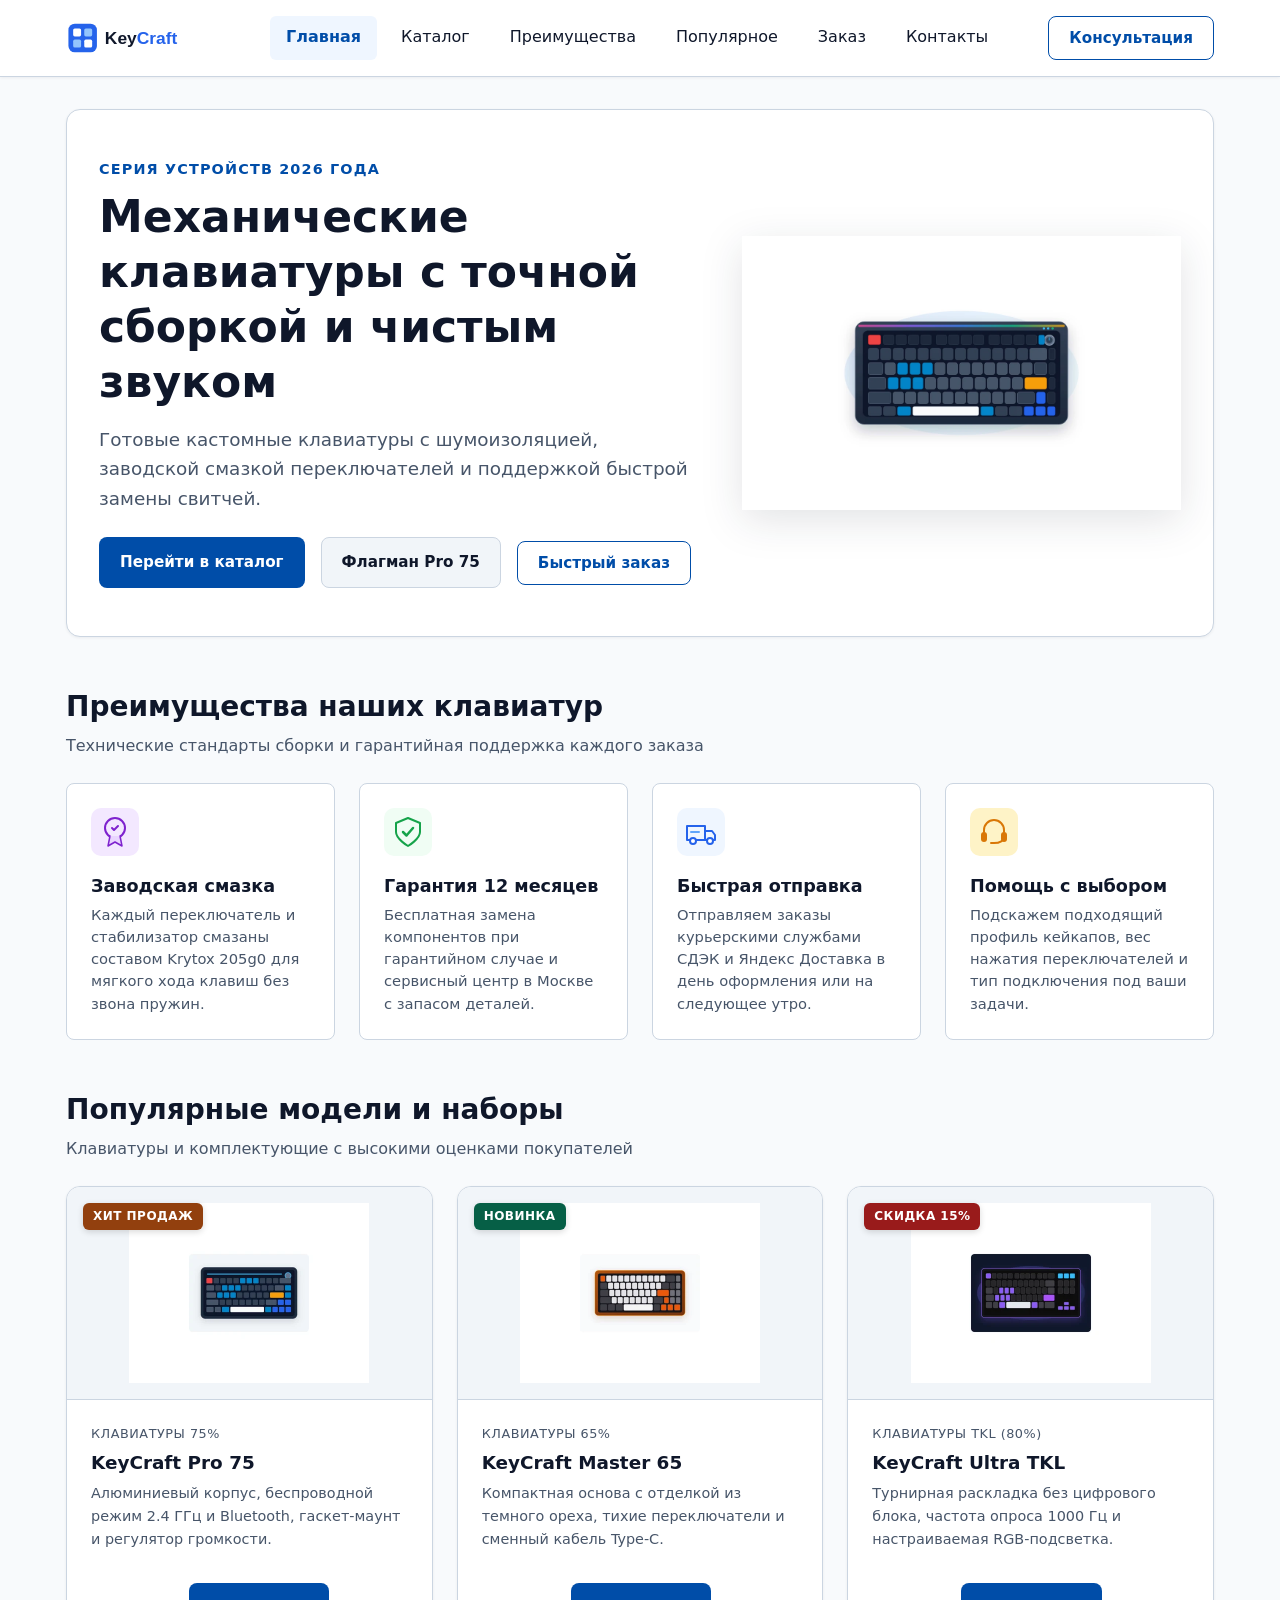
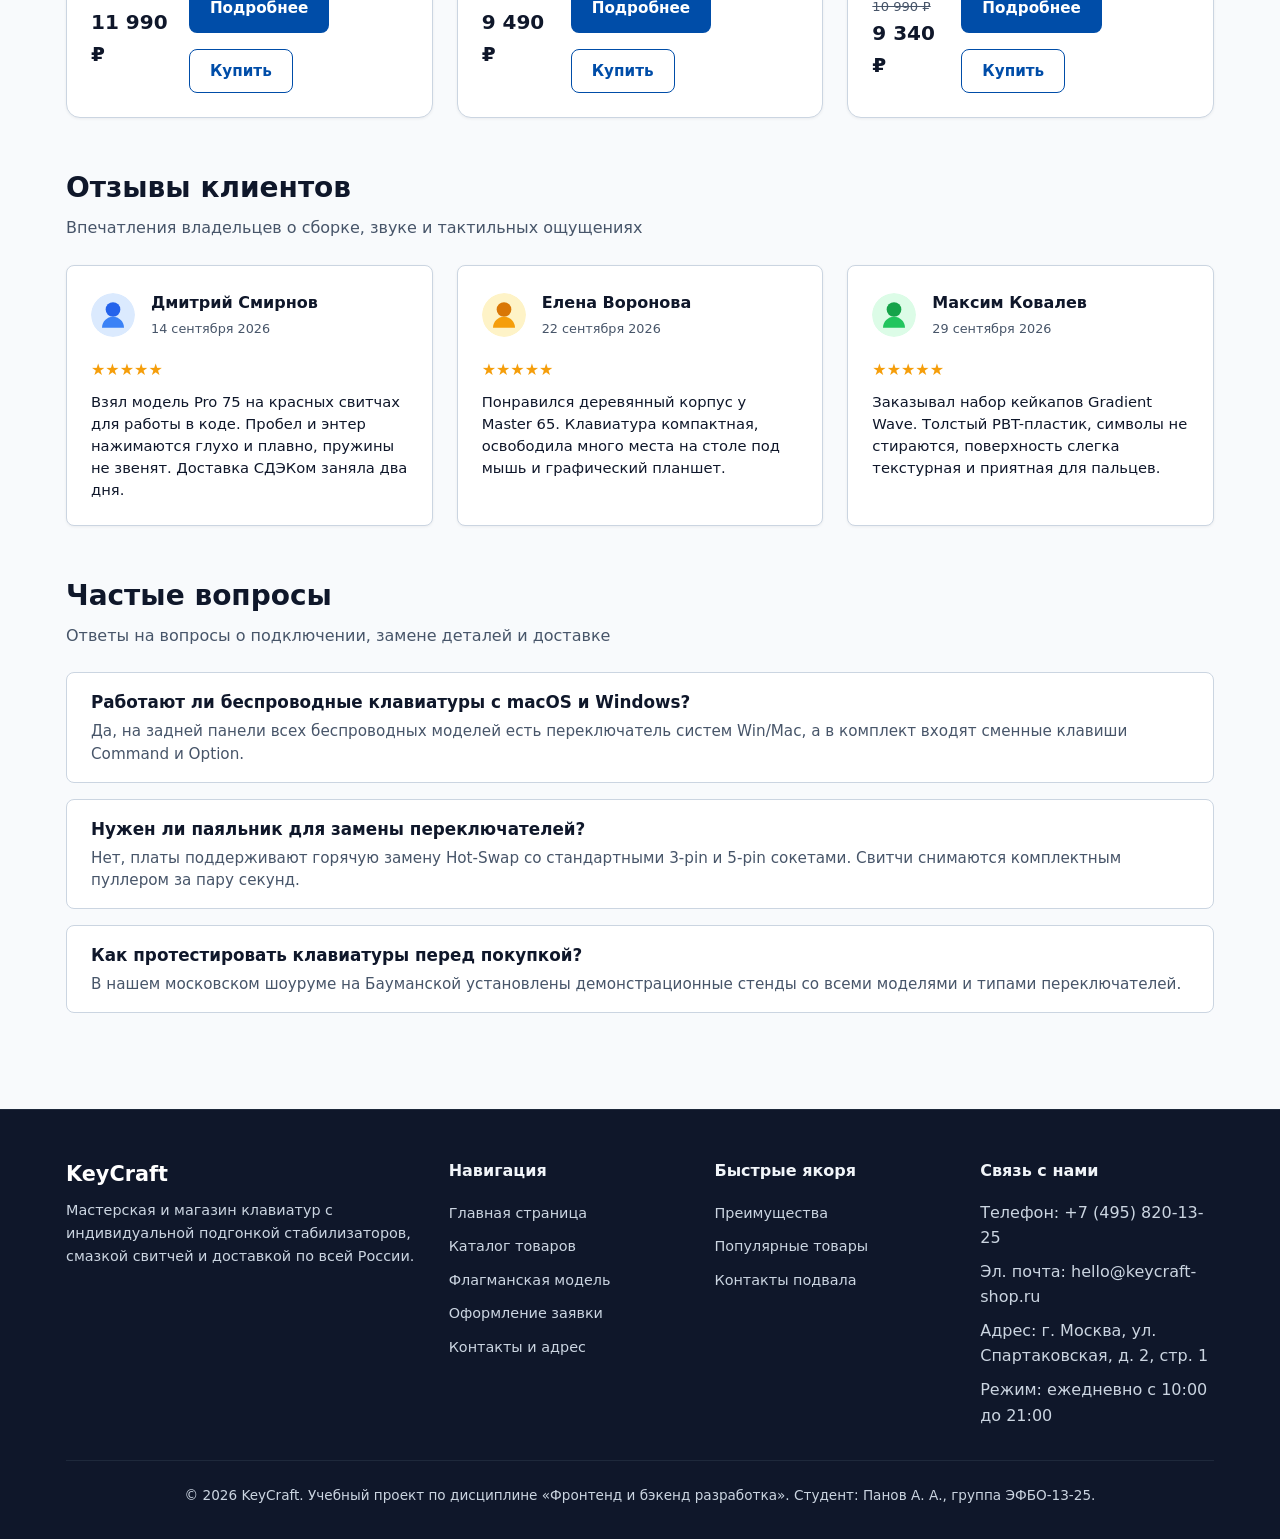
==== commit ec9c333d: "feat: implement responsive layout, mobile drawer, responsive images, card-based tables, and 100% lig" ====
--- a/index.html
+++ b/index.html
@@ -3,24 +3,34 @@
 <head>
   <meta charset="UTF-8">
   <meta name="viewport" content="width=device-width, initial-scale=1.0">
-  <title>KeyCraft: интернет-магазин механических клавиатур и аксессуаров</title>
-  <meta name="description" content="Механические клавиатуры для работы и игр: модели 65%, 75% и TKL, тихие линейные свитчи, PBT-кейкапы и быстрая доставка.">
+  <title>KeyCraft — Магазин кастомных механических клавиатур</title>
+  <meta name="description" content="Интернет-магазин кастомных механических клавиатур KeyCraft: модели 65%, 75% и TKL, смазанные свитчи Krytox, PBT-кейкапы и быстрая доставка по РФ.">
+  <link rel="icon" href="favicon.ico">
+  <link rel="canonical" href="https://s4cbs.github.io/kr3-responsive-shop/index.html">
+  <!-- Подключение базовых стилей проекта -->
   <link rel="stylesheet" href="css/style.css">
+  <!-- Подключение отдельного файла адаптивных стилей (КР №3) -->
+  <link rel="stylesheet" href="css/responsive.css">
 </head>
 <body>
-  <!-- Ссылка для быстрого перехода к содержимому (доступность) -->
+  <!-- Ссылка для быстрого перехода к содержимому (доступность A11y) -->
   <a href="#main-content" class="skip-link">Перейти к основному содержимому</a>
 
-  <!-- Шапка сайта (Семантика: header, nav) -->
+  <!-- Шапка сайта с доступной адаптивной навигацией -->
   <header class="site-header">
     <div class="container site-header__inner">
       <div class="site-header__brand">
         <a href="index.html" class="site-header__logo" aria-label="KeyCraft на главную">
-          <img src="images/logo.svg" alt="Логотип KeyCraft" class="site-header__logo-img">
+          <img src="images/logo.svg" alt="Логотип KeyCraft" class="site-header__logo-img" width="160" height="38">
         </a>
       </div>
 
-      <nav class="site-nav" aria-label="Основное меню">
+      <!-- Навигационное меню (десктопная панель / мобильный Drawer) -->
+      <nav class="site-nav" id="primary-nav" aria-label="Основное меню">
+        <div class="site-nav__header">
+          <span class="site-nav__title">Навигация</span>
+          <button type="button" class="site-nav__close-btn" id="menu-close-btn" aria-label="Закрыть меню">✕</button>
+        </div>
         <ul class="site-nav__list">
           <li class="site-nav__item">
             <a href="index.html" class="site-nav__link site-nav__link--active" aria-current="page">Главная</a>
@@ -41,19 +51,33 @@
             <a href="contacts.html" class="site-nav__link">Контакты</a>
           </li>
         </ul>
+        <div class="site-nav__footer">
+          <button type="button" class="button button--primary button--full" data-open-modal="quick-order" data-product="Консультация">Быстрая консультация</button>
+        </div>
       </nav>
 
       <div class="site-header__actions">
-        <button type="button" class="button button--outline" data-open-modal="quick-order">Консультация</button>
+        <button type="button" class="button button--outline" data-open-modal="quick-order" data-product="Консультация">Консультация</button>
+        <!-- Кнопка мобильного гамбургер-меню (A11y: aria-expanded, aria-controls) -->
+        <button type="button" class="site-header__menu-toggle" id="menu-toggle-btn" aria-expanded="false" aria-controls="primary-nav" aria-label="Открыть навигационное меню">
+          <span class="site-header__menu-icon" aria-hidden="true">
+            <span></span>
+            <span></span>
+            <span></span>
+          </span>
+        </button>
       </div>
     </div>
   </header>
 
+  <!-- Затемняющая подложка при открытом мобильном меню -->
+  <div class="site-nav-overlay" id="nav-overlay" aria-hidden="true"></div>
+
   <!-- Единственный тег main на странице -->
   <main id="main-content" class="site-main">
     <div class="container">
 
-      <!-- Hero-блок (CSS Grid) -->
+      <!-- Hero-блок (адаптивная сетка, отзывчивые изображения <picture>) -->
       <section class="hero" aria-labelledby="hero-title">
         <div class="hero__inner">
           <div class="hero__content">
@@ -65,11 +89,25 @@
             <div class="button-group hero__actions">
               <a href="catalog.html" class="button button--primary">Перейти в каталог</a>
               <a href="product.html" class="button button--secondary">Флагман Pro 75</a>
-              <button type="button" class="button button--outline" data-open-modal="quick-order">Быстрый заказ</button>
+              <button type="button" class="button button--outline" data-open-modal="quick-order" data-product="KeyCraft Pro 75">Быстрый заказ</button>
             </div>
           </div>
           <div class="hero__image-wrapper">
-            <img src="images/hero-keyboard.svg" alt="Кастомная механическая клавиатура KeyCraft Pro 75 с RGB-подсветкой" class="hero__image">
+            <!-- Отзывчивое изображение с форматами WebP / PNG / SVG и адаптивными размерами -->
+            <picture>
+              <source type="image/webp" 
+                      srcset="images/hero-keyboard-480.webp 480w, images/hero-keyboard-800.webp 800w, images/hero-keyboard-1200.webp 1200w" 
+                      sizes="(max-width: 639px) 100vw, (max-width: 1023px) 50vw, 550px">
+              <source type="image/png" 
+                      srcset="images/hero-keyboard-480.png 480w, images/hero-keyboard-800.png 800w" 
+                      sizes="(max-width: 639px) 100vw, (max-width: 1023px) 50vw, 550px">
+              <img src="images/hero-keyboard.svg" 
+                   alt="Кастомная механическая клавиатура KeyCraft Pro 75 с RGB-подсветкой" 
+                   class="hero__image" 
+                   width="640" 
+                   height="400" 
+                   fetchpriority="high">
+            </picture>
           </div>
         </div>
       </section>
@@ -83,7 +121,7 @@
 
         <div class="features-grid">
           <article class="feature-card">
-            <img src="images/icon-quality.svg" alt="" class="feature-card__icon" aria-hidden="true">
+            <img src="images/icon-quality.svg" alt="" class="feature-card__icon" width="48" height="48" aria-hidden="true" loading="lazy">
             <h3 class="feature-card__title">Заводская смазка</h3>
             <p class="feature-card__description">
               Каждый переключатель и стабилизатор смазаны составом Krytox 205g0 для мягкого хода клавиш без звона пружин.
@@ -91,7 +129,7 @@
           </article>
 
           <article class="feature-card">
-            <img src="images/icon-warranty.svg" alt="" class="feature-card__icon" aria-hidden="true">
+            <img src="images/icon-warranty.svg" alt="" class="feature-card__icon" width="48" height="48" aria-hidden="true" loading="lazy">
             <h3 class="feature-card__title">Гарантия 12 месяцев</h3>
             <p class="feature-card__description">
               Бесплатная замена компонентов при гарантийном случае и сервисный центр в Москве с запасом деталей.
@@ -99,7 +137,7 @@
           </article>
 
           <article class="feature-card">
-            <img src="images/icon-delivery.svg" alt="" class="feature-card__icon" aria-hidden="true">
+            <img src="images/icon-delivery.svg" alt="" class="feature-card__icon" width="48" height="48" aria-hidden="true" loading="lazy">
             <h3 class="feature-card__title">Быстрая отправка</h3>
             <p class="feature-card__description">
               Отправляем заказы курьерскими службами СДЭК и Яндекс Доставка в день оформления или на следующее утро.
@@ -107,7 +145,7 @@
           </article>
 
           <article class="feature-card">
-            <img src="images/icon-support.svg" alt="" class="feature-card__icon" aria-hidden="true">
+            <img src="images/icon-support.svg" alt="" class="feature-card__icon" width="48" height="48" aria-hidden="true" loading="lazy">
             <h3 class="feature-card__title">Помощь с выбором</h3>
             <p class="feature-card__description">
               Подскажем подходящий профиль кейкапов, вес нажатия переключателей и тип подключения под ваши задачи.
@@ -116,7 +154,7 @@
         </div>
       </section>
 
-      <!-- Блок популярных товаров с якорным id="popular" (article, Flex/Grid, BEM) -->
+      <!-- Блок популярных товаров с якорным id="popular" -->
       <section id="popular" class="section" aria-labelledby="popular-title">
         <div class="section__header">
           <h2 id="popular-title" class="section__title">Популярные модели и наборы</h2>
@@ -128,7 +166,20 @@
           <article class="product-card">
             <span class="product-card__badge product-card__badge--hit">Хит продаж</span>
             <div class="product-card__image-box">
-              <img src="images/product-1.svg" alt="Клавиатура KeyCraft Pro 75" class="product-card__image">
+              <picture>
+                <source type="image/webp" 
+                        srcset="images/product-1-480.webp 480w, images/product-1-800.webp 800w" 
+                        sizes="(max-width: 639px) 100vw, (max-width: 1023px) 50vw, 360px">
+                <source type="image/png" 
+                        srcset="images/product-1-480.png 480w, images/product-1-800.png 800w" 
+                        sizes="(max-width: 639px) 100vw, (max-width: 1023px) 50vw, 360px">
+                <img src="images/product-1.svg" 
+                     alt="Клавиатура KeyCraft Pro 75" 
+                     class="product-card__image" 
+                     width="320" 
+                     height="240" 
+                     loading="lazy">
+              </picture>
             </div>
             <div class="product-card__body">
               <span class="product-card__category">Клавиатуры 75%</span>
@@ -154,7 +205,20 @@
           <article class="product-card">
             <span class="product-card__badge product-card__badge--new">Новинка</span>
             <div class="product-card__image-box">
-              <img src="images/product-2.svg" alt="Клавиатура KeyCraft Master 65" class="product-card__image">
+              <picture>
+                <source type="image/webp" 
+                        srcset="images/product-2-480.webp 480w, images/product-2-800.webp 800w" 
+                        sizes="(max-width: 639px) 100vw, (max-width: 1023px) 50vw, 360px">
+                <source type="image/png" 
+                        srcset="images/product-2-480.png 480w, images/product-2-800.png 800w" 
+                        sizes="(max-width: 639px) 100vw, (max-width: 1023px) 50vw, 360px">
+                <img src="images/product-2.svg" 
+                     alt="Клавиатура KeyCraft Master 65" 
+                     class="product-card__image" 
+                     width="320" 
+                     height="240" 
+                     loading="lazy">
+              </picture>
             </div>
             <div class="product-card__body">
               <span class="product-card__category">Клавиатуры 65%</span>
@@ -180,7 +244,20 @@
           <article class="product-card product-card--discount">
             <span class="product-card__badge product-card__badge--discount">Скидка 15%</span>
             <div class="product-card__image-box">
-              <img src="images/product-3.svg" alt="Клавиатура KeyCraft Ultra TKL" class="product-card__image">
+              <picture>
+                <source type="image/webp" 
+                        srcset="images/product-3-480.webp 480w, images/product-3-800.webp 800w" 
+                        sizes="(max-width: 639px) 100vw, (max-width: 1023px) 50vw, 360px">
+                <source type="image/png" 
+                        srcset="images/product-3-480.png 480w, images/product-3-800.png 800w" 
+                        sizes="(max-width: 639px) 100vw, (max-width: 1023px) 50vw, 360px">
+                <img src="images/product-3.svg" 
+                     alt="Клавиатура KeyCraft Ultra TKL" 
+                     class="product-card__image" 
+                     width="320" 
+                     height="240" 
+                     loading="lazy">
+              </picture>
             </div>
             <div class="product-card__body">
               <span class="product-card__category">Клавиатуры TKL (80%)</span>
@@ -205,7 +282,7 @@
         </div>
       </section>
 
-      <!-- Блок отзывов (самостоятельная доработка) -->
+      <!-- Блок отзывов клиентов -->
       <section class="section" aria-labelledby="reviews-title">
         <div class="section__header">
           <h2 id="reviews-title" class="section__title">Отзывы клиентов</h2>
@@ -215,7 +292,7 @@
         <div class="reviews-grid">
           <article class="review-card">
             <div class="review-card__header">
-              <img src="images/avatar-1.svg" alt="Аватар Дмитрия" class="review-card__avatar">
+              <img src="images/avatar-1.svg" alt="Аватар Дмитрия Смирнова" class="review-card__avatar" width="48" height="48" loading="lazy">
               <div>
                 <p class="review-card__author">Дмитрий Смирнов</p>
                 <time class="review-card__date" datetime="2026-09-14">14 сентября 2026</time>
@@ -229,7 +306,7 @@
 
           <article class="review-card">
             <div class="review-card__header">
-              <img src="images/avatar-2.svg" alt="Аватар Елены" class="review-card__avatar">
+              <img src="images/avatar-2.svg" alt="Аватар Елены Вороновой" class="review-card__avatar" width="48" height="48" loading="lazy">
               <div>
                 <p class="review-card__author">Елена Воронова</p>
                 <time class="review-card__date" datetime="2026-09-22">22 сентября 2026</time>
@@ -243,7 +320,7 @@
 
           <article class="review-card">
             <div class="review-card__header">
-              <img src="images/avatar-3.svg" alt="Аватар Максима" class="review-card__avatar">
+              <img src="images/avatar-3.svg" alt="Аватар Максима Ковалева" class="review-card__avatar" width="48" height="48" loading="lazy">
               <div>
                 <p class="review-card__author">Максим Ковалев</p>
                 <time class="review-card__date" datetime="2026-09-29">29 сентября 2026</time>
@@ -338,7 +415,7 @@
   </footer>
 
   <!-- Модальное окно быстрого заказа (<dialog>) -->
-  <dialog id="quick-order-dialog" class="modal" aria-labelledby="modal-title">
+  <dialog id="quick-order-dialog" class="modal" aria-labelledby="modal-title" aria-modal="true">
     <div class="modal__inner">
       <div class="modal__header">
         <h2 id="modal-title" class="modal__title">Быстрый заказ</h2>
@@ -349,12 +426,12 @@
       <form action="order.html" method="get" class="order-form">
         <div class="order-form__field">
           <label for="modal-name" class="order-form__label">Ваше имя <span class="order-form__required">*</span></label>
-          <input type="text" id="modal-name" name="user_name" class="order-form__input" placeholder="Иван Иванов" required>
+          <input type="text" id="modal-name" name="user_name" class="order-form__input" placeholder="Иван Иванов" autocomplete="name" required>
         </div>
 
         <div class="order-form__field">
           <label for="modal-phone" class="order-form__label">Номер телефона <span class="order-form__required">*</span></label>
-          <input type="tel" id="modal-phone" name="user_phone" class="order-form__input" placeholder="+7 (999) 000-00-00" required>
+          <input type="tel" id="modal-phone" name="user_phone" class="order-form__input" placeholder="+7 (999) 000-00-00" autocomplete="tel" required>
         </div>
 
         <div class="order-form__field">
@@ -371,7 +448,7 @@
 
         <div class="order-form__field">
           <label for="modal-consent" class="order-form__checkbox-label">
-            <input type="checkbox" id="modal-consent" name="consent" class="order-form__checkbox" required>
+            <input type="checkbox" id="modal-consent" name="consent" class="order-form__checkbox" required checked>
             <span>Согласен на обработку персональных данных</span>
           </label>
         </div>
@@ -383,13 +460,13 @@
     </div>
   </dialog>
 
-  <!-- Кнопка «Наверх» (position: fixed, z-index) -->
+  <!-- Кнопка «Наверх» -->
   <button type="button" class="scroll-top-button" aria-label="Прокрутить страницу наверх">
-    <svg class="scroll-top-button__icon" viewBox="0 0 24 24" aria-hidden="true">
-      <path d="M12 19V5M5 12l7-7 7 7" stroke-linecap="round" stroke-linejoin="round"/>
+    <svg class="scroll-top-button__icon" viewBox="0 0 24 24" width="24" height="24" aria-hidden="true">
+      <path d="M12 19V5M5 12l7-7 7 7" stroke="currentColor" stroke-width="2" stroke-linecap="round" stroke-linejoin="round" fill="none"/>
     </svg>
   </button>
 
-  <script src="js/main.js"></script>
+  <script src="js/main.js" defer></script>
 </body>
 </html>
--- a/css/style.css
+++ b/css/style.css
@@ -6,23 +6,23 @@
   --color-bg: #f8fafc;
   --color-surface: #ffffff;
   --color-surface-alt: #f1f5f9;
-  --color-text: #1e293b;
-  --color-text-muted: #64748b;
-  --color-border: #e2e8f0;
-  --color-border-hover: #cbd5e1;
+  --color-text: #0f172a;
+  --color-text-muted: #475569;
+  --color-border: #cbd5e1;
+  --color-border-hover: #94a3b8;
 
   /* Акцентные цвета бренда */
-  --color-primary: #0057b8;
-  --color-primary-dark: #003f86;
+  --color-primary: #004da8;
+  --color-primary-dark: #003774;
   --color-primary-light: #eff6ff;
   --color-accent: #0284c7;
 
   /* Вспомогательные статусные цвета */
-  --color-danger: #b00020;
-  --color-success: #16a34a;
-  --color-badge-hit: #d97706;
-  --color-badge-new: #059669;
-  --color-badge-discount: #dc2626;
+  --color-danger: #991b1b;
+  --color-success: #166534;
+  --color-badge-hit: #92400e;
+  --color-badge-new: #065f46;
+  --color-badge-discount: #991b1b;
 
   /* Система отступов */
   --space-xs: 4px;
@@ -1253,7 +1253,7 @@
    ========================================================================== */
 .site-footer {
   background-color: #0f172a;
-  color: #94a3b8;
+  color: #cbd5e1;
   padding-top: var(--space-2xl);
   padding-bottom: var(--space-xl);
   border-top: 1px solid #1e293b;
@@ -1294,7 +1294,7 @@
 }
 
 .site-footer__link {
-  color: #94a3b8;
+  color: #cbd5e1;
   font-size: 0.9rem;
   transition: color 0.2s ease;
 }
@@ -1308,7 +1308,7 @@
   border-top: 1px solid #1e293b;
   text-align: center;
   font-size: 0.85rem;
-  color: #64748b;
+  color: #cbd5e1;
 }
 
 /* ==========================================================================
--- a/css/responsive.css
+++ b/css/responsive.css
@@ -0,0 +1,896 @@
+/* ==========================================================================
+   responsive.css — Адаптивные стили и медиазапросы проекта KeyCraft
+   Контрольная работа №3: Адаптивная вёрстка и доступность
+   Подход: Mobile First + прогрессивное улучшение (Progressive Enhancement)
+   Подключается строго после style.css на всех страницах!
+   ========================================================================== */
+
+/* ==========================================================================
+   1. Базовые адаптивные правила и защита от горизонтального скролла
+   ========================================================================== */
+
+/* Гарантия отсутствия горизонтального переполнения страницы */
+html,
+body {
+  max-width: 100%;
+  overflow-x: hidden;
+}
+
+/* Обязательное правило для отзывчивых изображений и медиа */
+img,
+video,
+picture,
+svg {
+  max-width: 100%;
+  height: auto;
+  display: block;
+}
+
+/* Перенос длинных слов и ссылок для исключения вылета за пределы экрана */
+h1, h2, h3, h4, h5, h6,
+p, span, a, label, th, td, li {
+  overflow-wrap: break-word;
+  word-break: normal;
+}
+
+/* Минимальный размер области касания (touch target >= 44x44px) для мобильных устройств */
+.button,
+.site-nav__link,
+.catalog-filters__label,
+.order-form__input,
+.order-form__select,
+.order-form__checkbox-label,
+.pagination__link,
+.site-header__menu-toggle,
+.site-nav__close-btn,
+.catalog-filters__toggle {
+  min-height: 44px;
+}
+
+.button {
+  padding: 12px 20px;
+}
+
+/* Контейнер с адаптивными боковыми отступами */
+.container {
+  width: 100%;
+  padding-left: var(--space-md);
+  padding-right: var(--space-md);
+}
+
+/* ==========================================================================
+   2. Адаптивная мобильная навигация (Drawer / Гамбургер-меню)
+   ========================================================================== */
+
+/* Кнопка открытия мобильного меню */
+.site-header__menu-toggle {
+  display: flex;
+  align-items: center;
+  justify-content: center;
+  width: 48px;
+  height: 48px;
+  padding: 10px;
+  background: transparent;
+  border: 1px solid var(--color-border);
+  border-radius: var(--radius-md);
+  cursor: pointer;
+  color: var(--color-text);
+  transition: background-color 0.2s ease, border-color 0.2s ease;
+  z-index: 101;
+}
+
+.site-header__menu-toggle:hover {
+  background-color: var(--color-surface-alt);
+  border-color: var(--color-border-hover);
+}
+
+.site-header__menu-toggle:focus-visible {
+  outline: 3px solid var(--color-primary);
+  outline-offset: 2px;
+}
+
+/* Иконка гамбургера из 3 линий с плавной трансформацией */
+.site-header__menu-icon {
+  position: relative;
+  display: block;
+  width: 22px;
+  height: 16px;
+}
+
+.site-header__menu-icon span {
+  position: absolute;
+  left: 0;
+  width: 100%;
+  height: 2px;
+  background-color: var(--color-text);
+  border-radius: 2px;
+  transition: transform 0.25s ease, opacity 0.25s ease, top 0.25s ease;
+}
+
+.site-header__menu-icon span:nth-child(1) {
+  top: 0;
+}
+
+.site-header__menu-icon span:nth-child(2) {
+  top: 7px;
+}
+
+.site-header__menu-icon span:nth-child(3) {
+  top: 14px;
+}
+
+/* Состояние открытого меню: превращение в крестик */
+.site-header__menu-toggle[aria-expanded="true"] .site-header__menu-icon span:nth-child(1) {
+  top: 7px;
+  transform: rotate(45deg);
+}
+
+.site-header__menu-toggle[aria-expanded="true"] .site-header__menu-icon span:nth-child(2) {
+  opacity: 0;
+  transform: scaleX(0);
+}
+
+.site-header__menu-toggle[aria-expanded="true"] .site-header__menu-icon span:nth-child(3) {
+  top: 7px;
+  transform: rotate(-45deg);
+}
+
+/* Полупрозрачная подложка затемнения страницы при открытом меню */
+.site-nav-overlay {
+  position: fixed;
+  inset: 0;
+  background-color: rgba(15, 23, 42, 0.55);
+  backdrop-filter: blur(2px);
+  -webkit-backdrop-filter: blur(2px);
+  opacity: 0;
+  pointer-events: none;
+  transition: opacity 0.3s ease;
+  z-index: 999;
+}
+
+.site-nav-overlay--visible {
+  opacity: 1;
+  pointer-events: auto;
+}
+
+/* Блокировка прокрутки основного тела страницы при открытом меню */
+body.menu-open {
+  overflow: hidden;
+}
+
+/* Мобильная панель навигации (Off-canvas Drawer) */
+@media (max-width: 1023px) {
+  .site-header__inner {
+    gap: var(--space-md);
+  }
+
+  .site-nav {
+    position: fixed;
+    top: 0;
+    right: -320px;
+    width: 290px;
+    max-width: 85vw;
+    height: 100vh;
+    background-color: var(--color-surface);
+    box-shadow: -4px 0 24px rgba(15, 23, 42, 0.15);
+    z-index: 1000;
+    display: flex;
+    flex-direction: column;
+    padding: var(--space-xl) var(--space-md) var(--space-lg);
+    overflow-y: auto;
+    transition: right 0.3s cubic-bezier(0.16, 1, 0.3, 1);
+  }
+
+  .site-nav--open {
+    right: 0;
+  }
+
+  .site-nav__header {
+    display: flex;
+    align-items: center;
+    justify-content: space-between;
+    padding-bottom: var(--space-md);
+    margin-bottom: var(--space-md);
+    border-bottom: 1px solid var(--color-border);
+  }
+
+  .site-nav__title {
+    font-size: 1.1rem;
+    font-weight: 700;
+    color: var(--color-text);
+  }
+
+  .site-nav__close-btn {
+    display: flex;
+    align-items: center;
+    justify-content: center;
+    width: 44px;
+    height: 44px;
+    background: transparent;
+    border: 1px solid var(--color-border);
+    border-radius: var(--radius-md);
+    font-size: 1.25rem;
+    color: var(--color-text);
+    cursor: pointer;
+  }
+
+  .site-nav__close-btn:hover {
+    background-color: var(--color-surface-alt);
+  }
+
+  .site-nav__close-btn:focus-visible {
+    outline: 3px solid var(--color-primary);
+  }
+
+  .site-nav__list {
+    flex-direction: column;
+    align-items: stretch;
+    gap: var(--space-xs);
+  }
+
+  .site-nav__link {
+    display: flex;
+    align-items: center;
+    padding: 12px var(--space-md);
+    border-radius: var(--radius-md);
+    font-size: 1.05rem;
+    font-weight: 600;
+  }
+
+  .site-nav__link--active {
+    background-color: var(--color-primary-light);
+    color: var(--color-primary-dark);
+  }
+
+  .site-nav__footer {
+    margin-top: auto;
+    padding-top: var(--space-lg);
+    border-top: 1px solid var(--color-border);
+  }
+}
+
+/* Десктопная навигация: сброс мобильного дровера */
+@media (min-width: 1024px) {
+  .site-header__menu-toggle,
+  .site-nav-overlay,
+  .site-nav__header,
+  .site-nav__footer {
+    display: none !important;
+  }
+
+  .site-nav {
+    position: static;
+    width: auto;
+    height: auto;
+    box-shadow: none;
+    padding: 0;
+    background: transparent;
+    display: block;
+    overflow: visible;
+  }
+
+  .site-nav__list {
+    display: flex;
+    flex-direction: row;
+    align-items: center;
+    gap: var(--space-sm);
+  }
+
+  .site-nav__link {
+    padding: var(--space-sm) var(--space-md);
+  }
+}
+
+/* ==========================================================================
+   3. Адаптивность Hero-блока
+   ========================================================================== */
+
+/* Мобильный экран: стек в 1 колонку, центрирование и оптимизация отступов */
+.hero {
+  padding-top: var(--space-lg);
+  padding-bottom: var(--space-xl);
+}
+
+.hero__inner {
+  display: flex;
+  flex-direction: column-reverse;
+  gap: var(--space-xl);
+  align-items: center;
+}
+
+.hero__content {
+  text-align: center;
+}
+
+.hero__title {
+  font-size: clamp(1.75rem, 5vw + 0.5rem, 2.75rem);
+  line-height: 1.25;
+  margin-bottom: var(--space-md);
+}
+
+.hero__description {
+  font-size: clamp(0.95rem, 2vw + 0.5rem, 1.15rem);
+  margin-bottom: var(--space-lg);
+}
+
+.hero__actions {
+  justify-content: center;
+}
+
+.hero__image-wrapper {
+  width: 100%;
+  max-width: 480px;
+  display: flex;
+  justify-content: center;
+}
+
+.hero__image {
+  width: 100%;
+  height: auto;
+  filter: drop-shadow(0 10px 20px rgba(15, 23, 42, 0.12));
+}
+
+/* Планшет и десктоп: 2 колонки */
+@media (min-width: 768px) {
+  .hero {
+    padding-top: var(--space-2xl);
+    padding-bottom: var(--space-2xl);
+  }
+
+  .hero__inner {
+    display: grid;
+    grid-template-columns: 1.15fr 0.85fr;
+    align-items: center;
+    gap: var(--space-2xl);
+  }
+
+  .hero__content {
+    text-align: left;
+  }
+
+  .hero__actions {
+    justify-content: flex-start;
+  }
+
+  .hero__image-wrapper {
+    max-width: 100%;
+  }
+}
+
+/* ==========================================================================
+   4. Адаптивность блока преимуществ (Features)
+   ========================================================================== */
+
+.features-grid {
+  display: grid;
+  grid-template-columns: 1fr;
+  gap: var(--space-md);
+}
+
+@media (min-width: 600px) {
+  .features-grid {
+    grid-template-columns: repeat(2, 1fr);
+    gap: var(--space-lg);
+  }
+}
+
+@media (min-width: 1024px) {
+  .features-grid {
+    grid-template-columns: repeat(4, 1fr);
+    gap: var(--space-lg);
+  }
+}
+
+/* ==========================================================================
+   5. Адаптивность каталога и бокового фильтра (Улучшенный сценарий)
+   ========================================================================== */
+
+/* Кнопка сворачивания/разворачивания фильтров на мобильных экранах */
+.catalog-filters__toggle {
+  display: flex;
+  align-items: center;
+  justify-content: space-between;
+  width: 100%;
+  padding: var(--space-md);
+  background-color: var(--color-surface);
+  border: 1px solid var(--color-border);
+  border-radius: var(--radius-md);
+  font-family: inherit;
+  font-size: 1rem;
+  font-weight: 700;
+  color: var(--color-text);
+  cursor: pointer;
+  margin-bottom: var(--space-md);
+  box-shadow: var(--shadow-sm);
+  transition: background-color 0.2s ease, border-color 0.2s ease;
+}
+
+.catalog-filters__toggle:hover {
+  background-color: var(--color-surface-alt);
+  border-color: var(--color-border-hover);
+}
+
+.catalog-filters__toggle:focus-visible {
+  outline: 3px solid var(--color-primary);
+  outline-offset: 2px;
+}
+
+.catalog-filters__toggle-icon {
+  transition: transform 0.3s ease;
+}
+
+.catalog-filters__toggle[aria-expanded="true"] .catalog-filters__toggle-icon {
+  transform: rotate(180deg);
+}
+
+/* Мобильный экран: фильтры складываются в аккордеон */
+@media (max-width: 1023px) {
+  .catalog-layout {
+    display: flex;
+    flex-direction: column;
+    gap: var(--space-lg);
+  }
+
+  .catalog-filters {
+    background-color: var(--color-surface);
+    border: 1px solid var(--color-border);
+    border-radius: var(--radius-lg);
+    padding: var(--space-md);
+    box-shadow: var(--shadow-sm);
+  }
+
+  .catalog-filters__title {
+    display: none;
+  }
+
+  .catalog-filters__form {
+    display: none;
+    padding-top: var(--space-md);
+    border-top: 1px solid var(--color-border);
+  }
+
+  .catalog-filters__form--expanded {
+    display: block;
+  }
+
+  .catalog-filters__group {
+    margin-bottom: var(--space-md);
+  }
+
+  .catalog-filters__actions {
+    display: flex;
+    flex-direction: column;
+    gap: var(--space-sm);
+    margin-top: var(--space-md);
+  }
+}
+
+/* Десктоп: боковая липкая колонка */
+@media (min-width: 1024px) {
+  .catalog-filters__toggle {
+    display: none !important;
+  }
+
+  .catalog-layout {
+    display: grid;
+    grid-template-columns: 280px 1fr;
+    gap: var(--space-xl);
+    align-items: start;
+  }
+
+  .catalog-filters {
+    position: sticky;
+    top: var(--space-xl);
+  }
+
+  .catalog-filters__form {
+    display: block !important;
+  }
+}
+
+/* Тулбар каталога (счетчик и сортировка) */
+.catalog-toolbar {
+  display: flex;
+  flex-direction: column;
+  gap: var(--space-sm);
+  margin-bottom: var(--space-lg);
+}
+
+@media (min-width: 540px) {
+  .catalog-toolbar {
+    flex-direction: row;
+    align-items: center;
+    justify-content: space-between;
+  }
+}
+
+.catalog-toolbar__select {
+  width: 100%;
+  min-height: 44px;
+  padding: 8px 12px;
+}
+
+@media (min-width: 540px) {
+  .catalog-toolbar__select {
+    width: auto;
+  }
+}
+
+/* Сетка карточек товаров */
+.catalog-grid {
+  display: grid;
+  grid-template-columns: 1fr;
+  gap: var(--space-md);
+}
+
+@media (min-width: 600px) {
+  .catalog-grid {
+    grid-template-columns: repeat(2, 1fr);
+    gap: var(--space-lg);
+  }
+}
+
+@media (min-width: 1024px) {
+  .catalog-grid {
+    grid-template-columns: repeat(3, 1fr);
+    gap: var(--space-lg);
+  }
+}
+
+/* Адаптивная карточка товара */
+.product-card {
+  display: flex;
+  flex-direction: column;
+  height: 100%;
+  background: var(--color-surface);
+  border: 1px solid var(--color-border);
+  border-radius: var(--radius-lg);
+  overflow: hidden;
+  transition: transform 0.25s ease, box-shadow 0.25s ease, border-color 0.25s ease;
+}
+
+@media (hover: hover) {
+  .product-card:hover {
+    transform: translateY(-4px);
+    box-shadow: var(--shadow-md);
+    border-color: var(--color-border-hover);
+  }
+}
+
+.product-card__footer {
+  margin-top: auto;
+  padding-top: var(--space-md);
+  display: flex;
+  flex-direction: column;
+  gap: var(--space-md);
+}
+
+@media (min-width: 380px) {
+  .product-card__footer {
+    flex-direction: row;
+    align-items: center;
+    justify-content: space-between;
+  }
+}
+
+/* ==========================================================================
+   6. Адаптивность страницы товара (product.html)
+   ========================================================================== */
+
+.product-detail {
+  display: flex;
+  flex-direction: column;
+  gap: var(--space-xl);
+  margin-bottom: var(--space-2xl);
+}
+
+.product-detail__gallery {
+  width: 100%;
+  max-width: 500px;
+  margin-left: auto;
+  margin-right: auto;
+}
+
+@media (min-width: 768px) {
+  .product-detail {
+    display: grid;
+    grid-template-columns: 1fr 1fr;
+    gap: var(--space-2xl);
+    align-items: start;
+  }
+
+  .product-detail__gallery {
+    max-width: 100%;
+    position: sticky;
+    top: var(--space-xl);
+  }
+}
+
+.product-detail__actions {
+  display: flex;
+  flex-direction: column;
+  gap: var(--space-sm);
+}
+
+@media (min-width: 440px) {
+  .product-detail__actions {
+    flex-direction: row;
+    flex-wrap: wrap;
+    align-items: center;
+  }
+}
+
+/* ==========================================================================
+   7. Адаптивные таблицы характеристик (Скролл + Карточное представление)
+   ========================================================================== */
+
+/* Базовый контейнер горизонтальной прокрутки */
+.table-wrapper {
+  width: 100%;
+  overflow-x: auto;
+  -webkit-overflow-scrolling: touch;
+  margin-bottom: var(--space-xl);
+  border-radius: var(--radius-md);
+}
+
+/* Карточное адаптивное представление таблицы характеристик на экранах <= 640px */
+@media (max-width: 640px) {
+  .specs-table--responsive,
+  .specs-table--responsive tbody,
+  .specs-table--responsive tr,
+  .specs-table--responsive th,
+  .specs-table--responsive td {
+    display: block;
+    width: 100%;
+  }
+
+  .specs-table--responsive thead {
+    display: none;
+  }
+
+  .specs-table--responsive tr {
+    background-color: var(--color-surface);
+    border: 1px solid var(--color-border);
+    border-radius: var(--radius-md);
+    margin-bottom: var(--space-sm);
+    padding: var(--space-sm) var(--space-md);
+    box-shadow: 0 1px 3px rgba(15, 23, 42, 0.04);
+  }
+
+  .specs-table--responsive th.specs-table__label {
+    font-weight: 700;
+    color: var(--color-primary-dark);
+    border: none;
+    padding: 0 0 var(--space-xs) 0;
+    font-size: 0.9rem;
+    text-align: left;
+  }
+
+  .specs-table--responsive td.specs-table__value {
+    color: var(--color-text);
+    border: none;
+    padding: 0;
+    font-size: 0.95rem;
+    text-align: left;
+  }
+
+  /* Карточное представление таблицы сравнения комплектаций */
+  .specs-table--compare,
+  .specs-table--compare tbody,
+  .specs-table--compare tr,
+  .specs-table--compare th,
+  .specs-table--compare td {
+    display: block;
+    width: 100%;
+  }
+
+  .specs-table--compare thead {
+    display: none;
+  }
+
+  .specs-table--compare tr {
+    background-color: var(--color-surface);
+    border: 1px solid var(--color-border);
+    border-radius: var(--radius-md);
+    margin-bottom: var(--space-md);
+    padding: var(--space-md);
+    box-shadow: var(--shadow-sm);
+  }
+
+  .specs-table--compare th.specs-table__label {
+    background-color: var(--color-primary-light);
+    color: var(--color-primary-dark);
+    font-weight: 700;
+    font-size: 1rem;
+    padding: var(--space-xs) var(--space-sm);
+    border-radius: var(--radius-sm);
+    margin-bottom: var(--space-sm);
+    border: none;
+  }
+
+  .specs-table--compare td {
+    display: flex;
+    justify-content: space-between;
+    align-items: center;
+    gap: var(--space-sm);
+    padding: var(--space-sm) 0;
+    border-bottom: 1px dashed var(--color-border);
+    font-size: 0.92rem;
+    text-align: right;
+  }
+
+  .specs-table--compare td:last-child {
+    border-bottom: none;
+  }
+
+  .specs-table--compare td::before {
+    content: attr(data-label);
+    font-weight: 600;
+    color: var(--color-text-muted);
+    text-align: left;
+    flex-shrink: 0;
+    max-width: 48%;
+  }
+}
+
+/* ==========================================================================
+   8. Адаптивность страницы заказа и форм (order.html)
+   ========================================================================== */
+
+.order-page-layout {
+  display: flex;
+  flex-direction: column;
+  gap: var(--space-xl);
+}
+
+@media (min-width: 1024px) {
+  .order-page-layout {
+    display: grid;
+    grid-template-columns: 1fr 380px;
+    gap: var(--space-xl);
+    align-items: start;
+  }
+
+  .order-summary {
+    position: sticky;
+    top: var(--space-xl);
+  }
+}
+
+/* Сетка полей формы: 1 колонка на мобильном, 2 колонки на десктопе */
+.order-form__grid {
+  display: grid;
+  grid-template-columns: 1fr;
+  gap: var(--space-md);
+}
+
+@media (min-width: 640px) {
+  .order-form__grid {
+    grid-template-columns: repeat(2, 1fr);
+  }
+
+  .order-form__field--full {
+    grid-column: 1 / -1;
+  }
+}
+
+.order-form__input,
+.order-form__select {
+  width: 100%;
+  font-size: 16px; /* Предотвращает нежелательный автозум в Safari на iOS */
+}
+
+/* ==========================================================================
+   9. Адаптивность страницы контактов (contacts.html)
+   ========================================================================== */
+
+.contacts-layout {
+  display: flex;
+  flex-direction: column;
+  gap: var(--space-xl);
+}
+
+@media (min-width: 860px) {
+  .contacts-layout {
+    display: grid;
+    grid-template-columns: 360px 1fr;
+    gap: var(--space-xl);
+    align-items: start;
+  }
+}
+
+/* ==========================================================================
+   10. Адаптивность модального окна (<dialog>)
+   ========================================================================== */
+
+.modal-dialog {
+  width: 90%;
+  max-width: 520px;
+  max-height: 90vh;
+  margin: auto;
+  padding: 0;
+  border: 1px solid var(--color-border);
+  border-radius: var(--radius-lg);
+  box-shadow: var(--shadow-lg);
+  background-color: var(--color-surface);
+  overflow-y: auto;
+}
+
+.modal-dialog::backdrop {
+  background-color: rgba(15, 23, 42, 0.6);
+  backdrop-filter: blur(3px);
+  -webkit-backdrop-filter: blur(3px);
+}
+
+.modal-dialog__body {
+  padding: var(--space-lg);
+}
+
+@media (max-width: 480px) {
+  .modal-dialog__body {
+    padding: var(--space-md);
+  }
+
+  .modal-dialog__title {
+    font-size: 1.25rem;
+  }
+}
+
+/* ==========================================================================
+   11. Адаптивность подвала (Footer)
+   ========================================================================== */
+
+.site-footer__inner {
+  display: grid;
+  grid-template-columns: 1fr;
+  gap: var(--space-xl);
+}
+
+@media (min-width: 600px) {
+  .site-footer__inner {
+    grid-template-columns: repeat(2, 1fr);
+  }
+}
+
+@media (min-width: 1024px) {
+  .site-footer__inner {
+    grid-template-columns: 1.5fr repeat(3, 1fr);
+  }
+}
+
+/* ==========================================================================
+   12. Специальные возможности (A11y) и режим пониженного движения
+   ========================================================================== */
+
+@media (prefers-reduced-motion: reduce) {
+  *,
+  *::before,
+  *::after {
+    animation-duration: 0.01ms !important;
+    animation-iteration-count: 1 !important;
+    transition-duration: 0.01ms !important;
+    scroll-behavior: auto !important;
+  }
+}
+
+/* Стили печати для сохранения удобства чтения на бумаге */
+@media print {
+  .site-header,
+  .site-footer,
+  .scroll-top-button,
+  .site-header__menu-toggle,
+  .catalog-filters__toggle,
+  .modal-dialog {
+    display: none !important;
+  }
+
+  body {
+    background: #ffffff;
+    color: #000000;
+  }
+
+  .container {
+    max-width: 100%;
+    padding: 0;
+  }
+}
